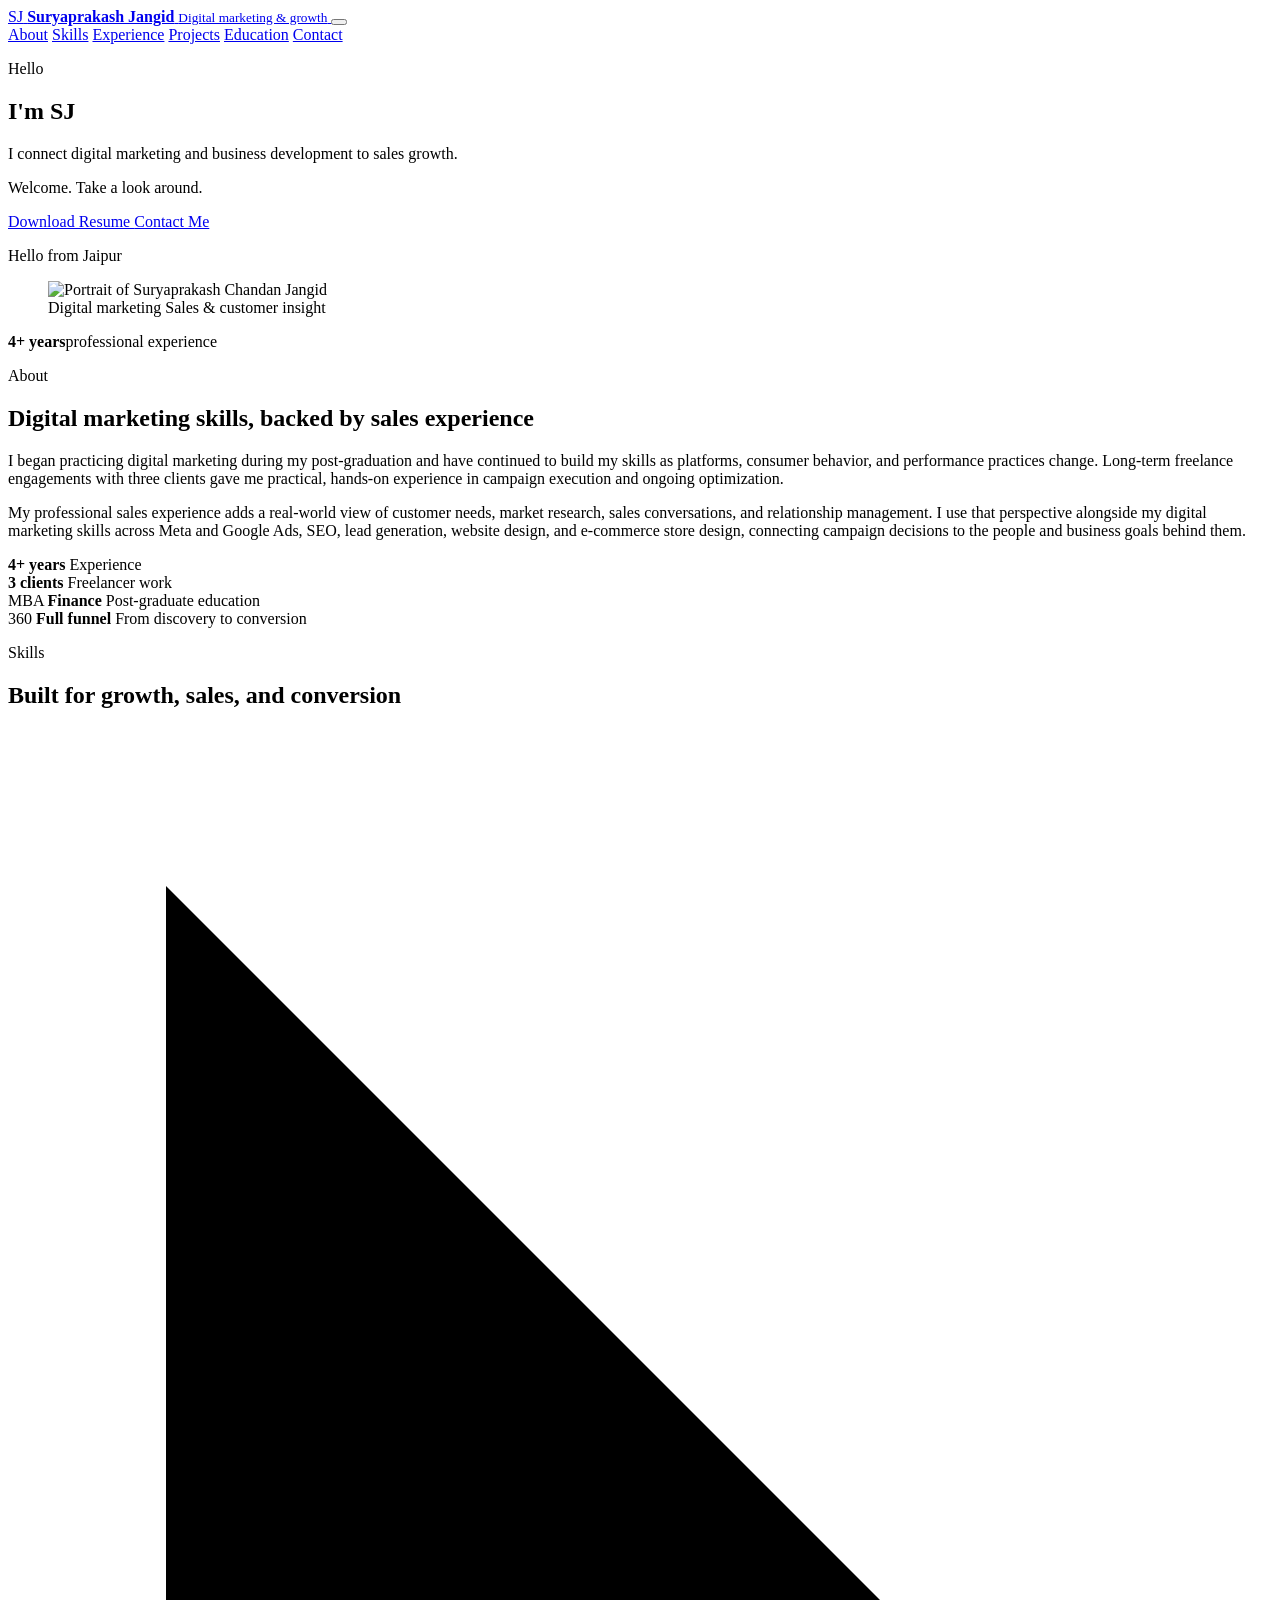
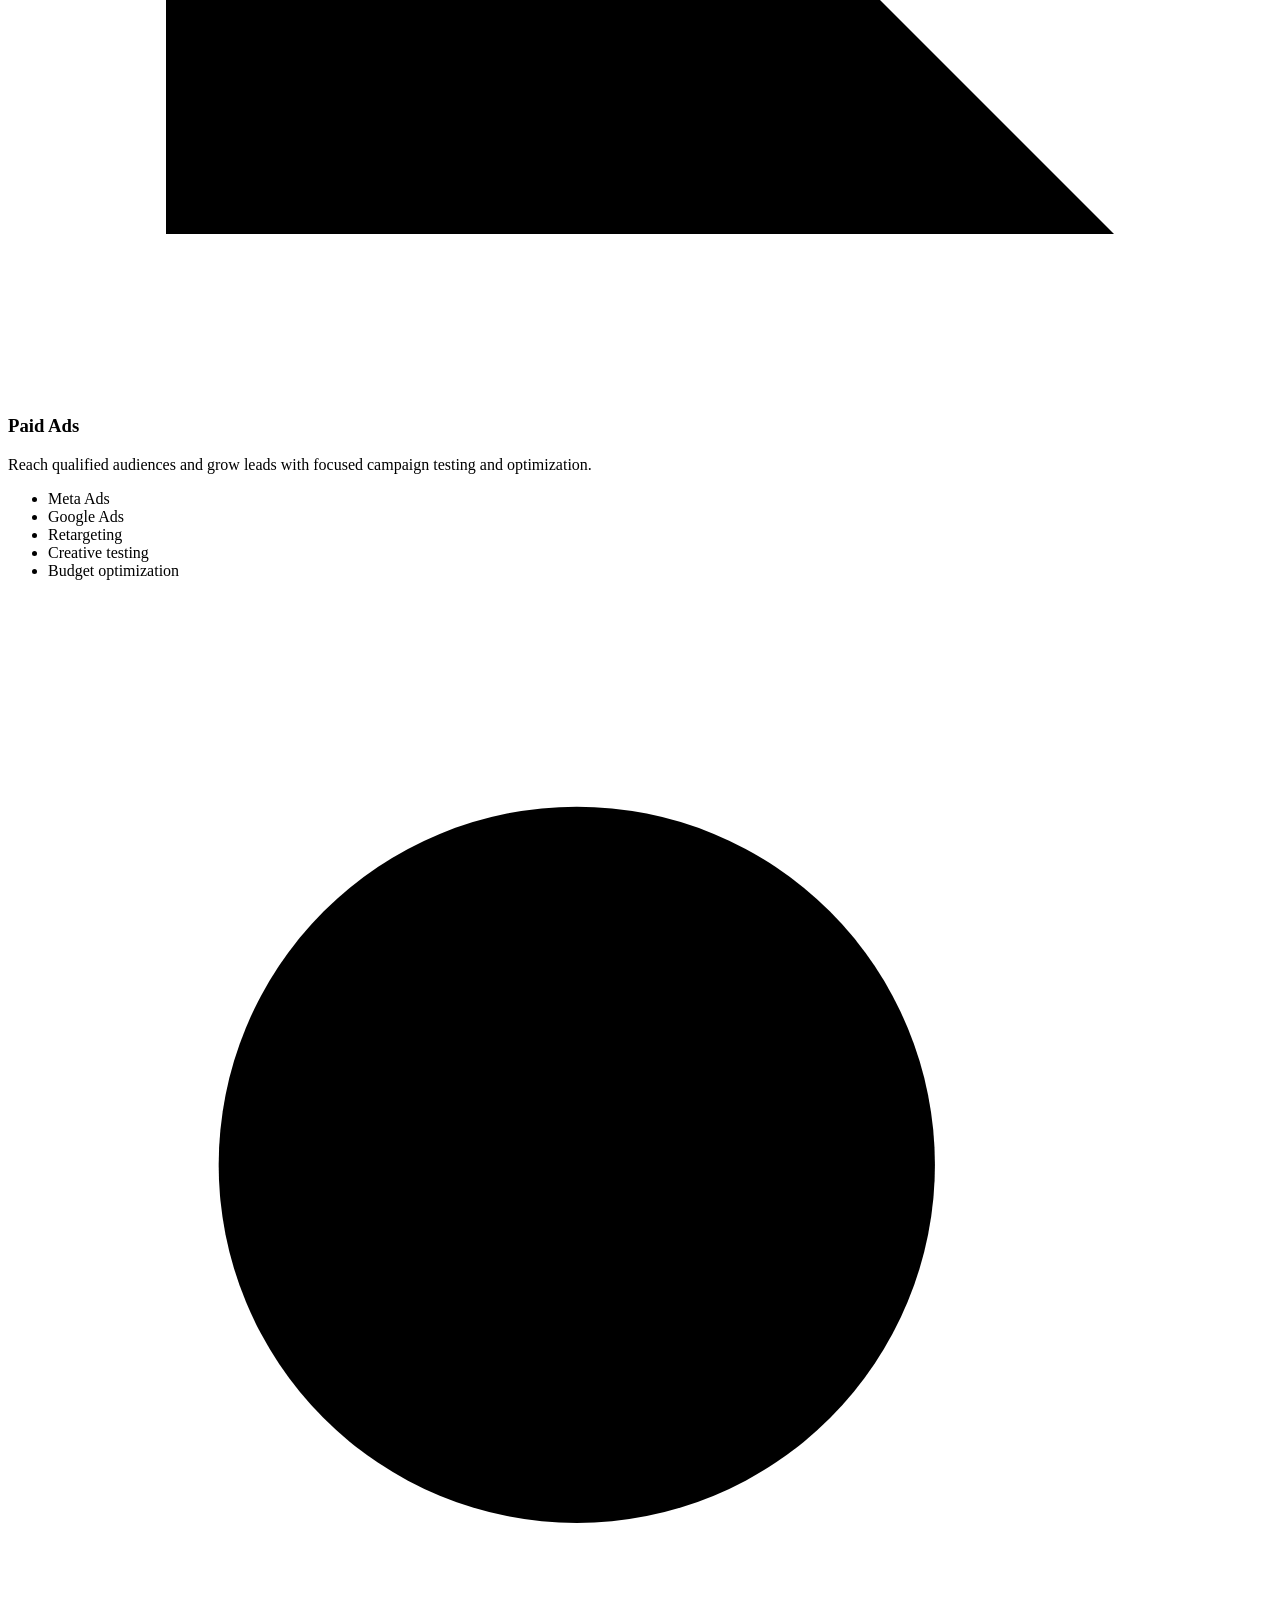
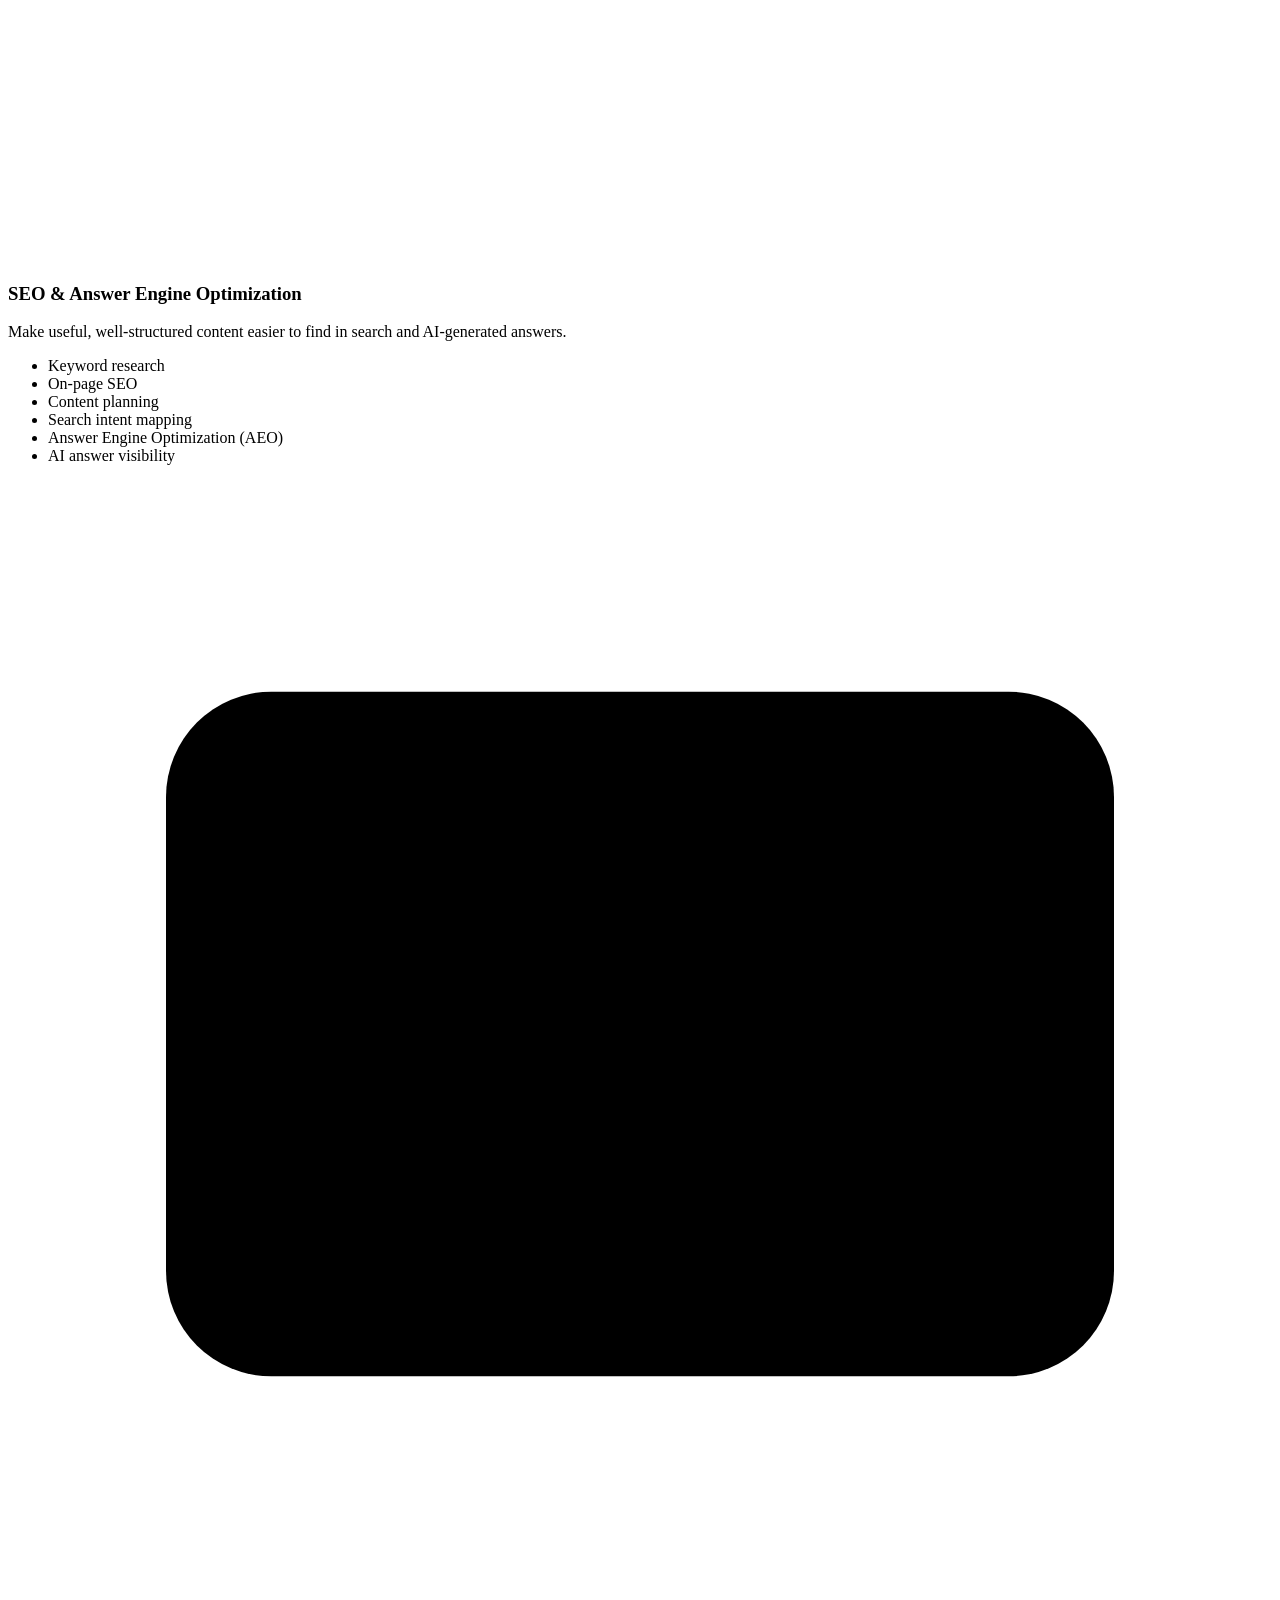
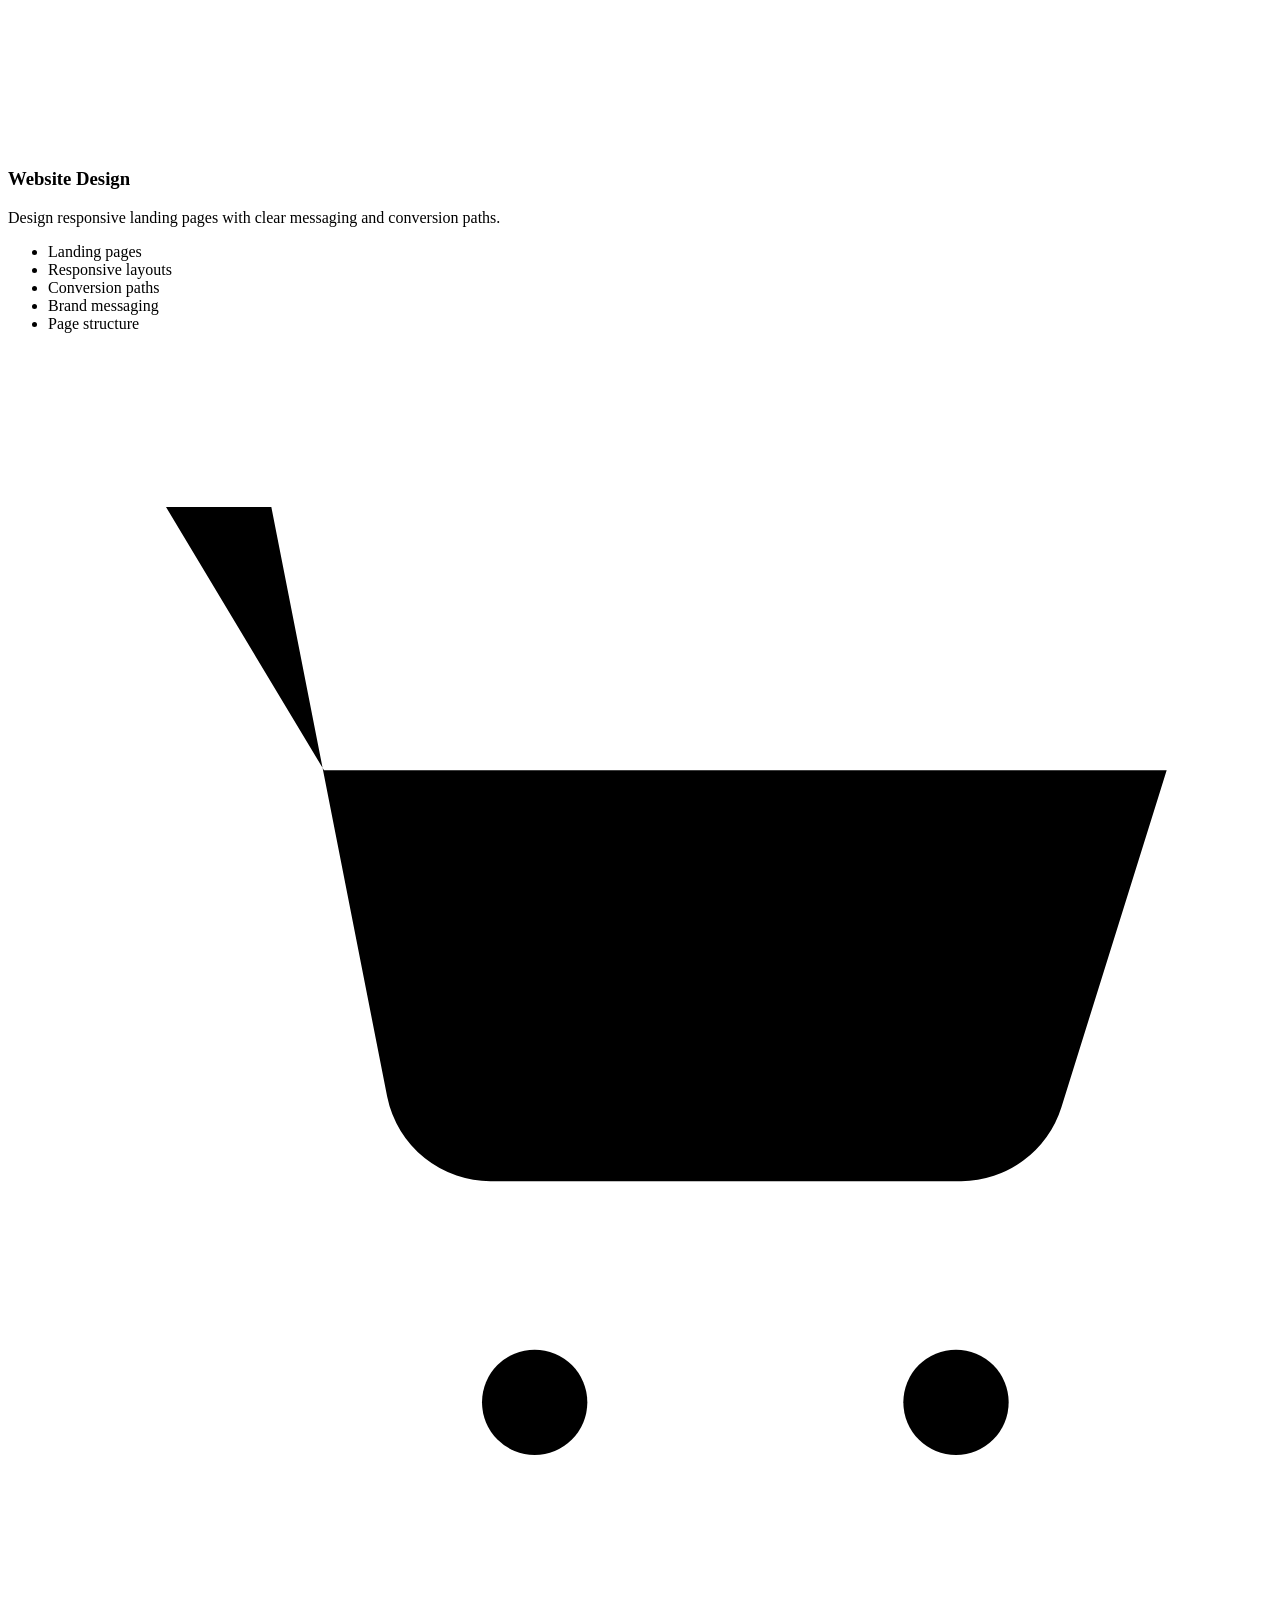
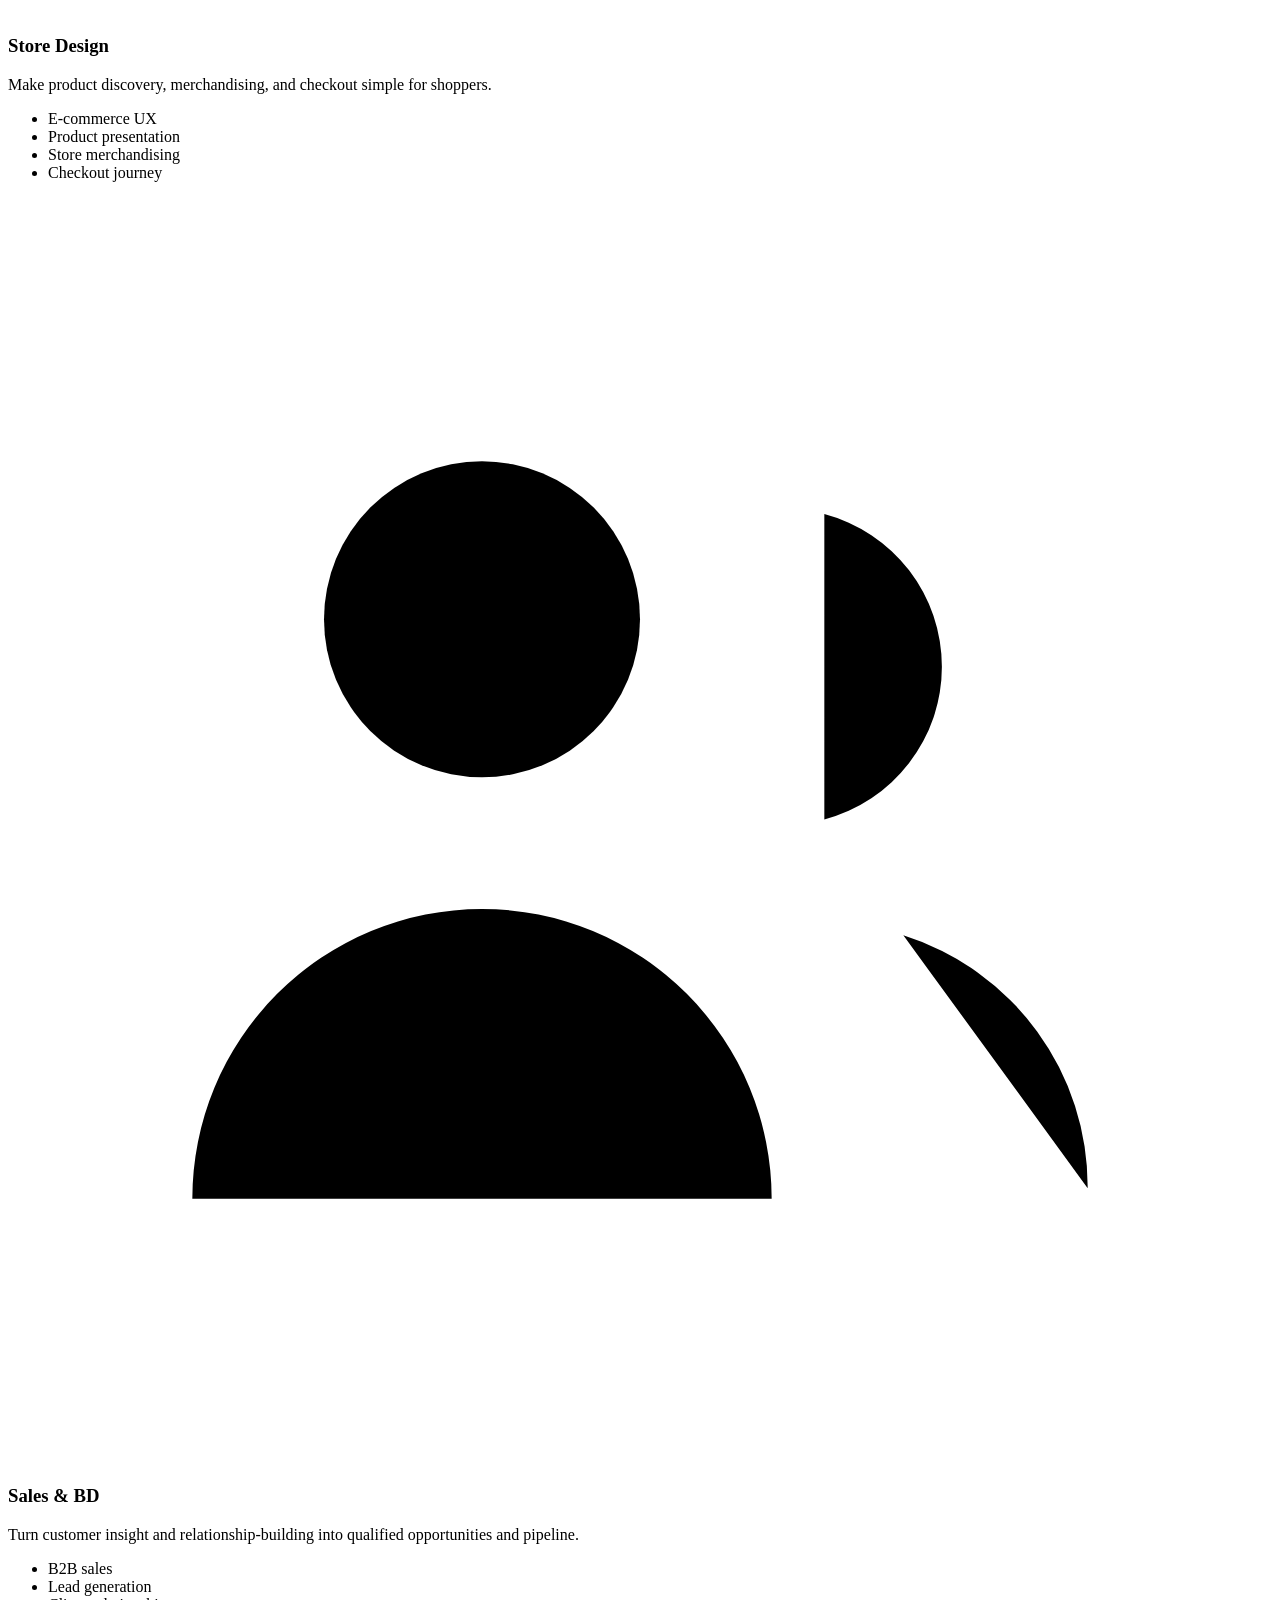
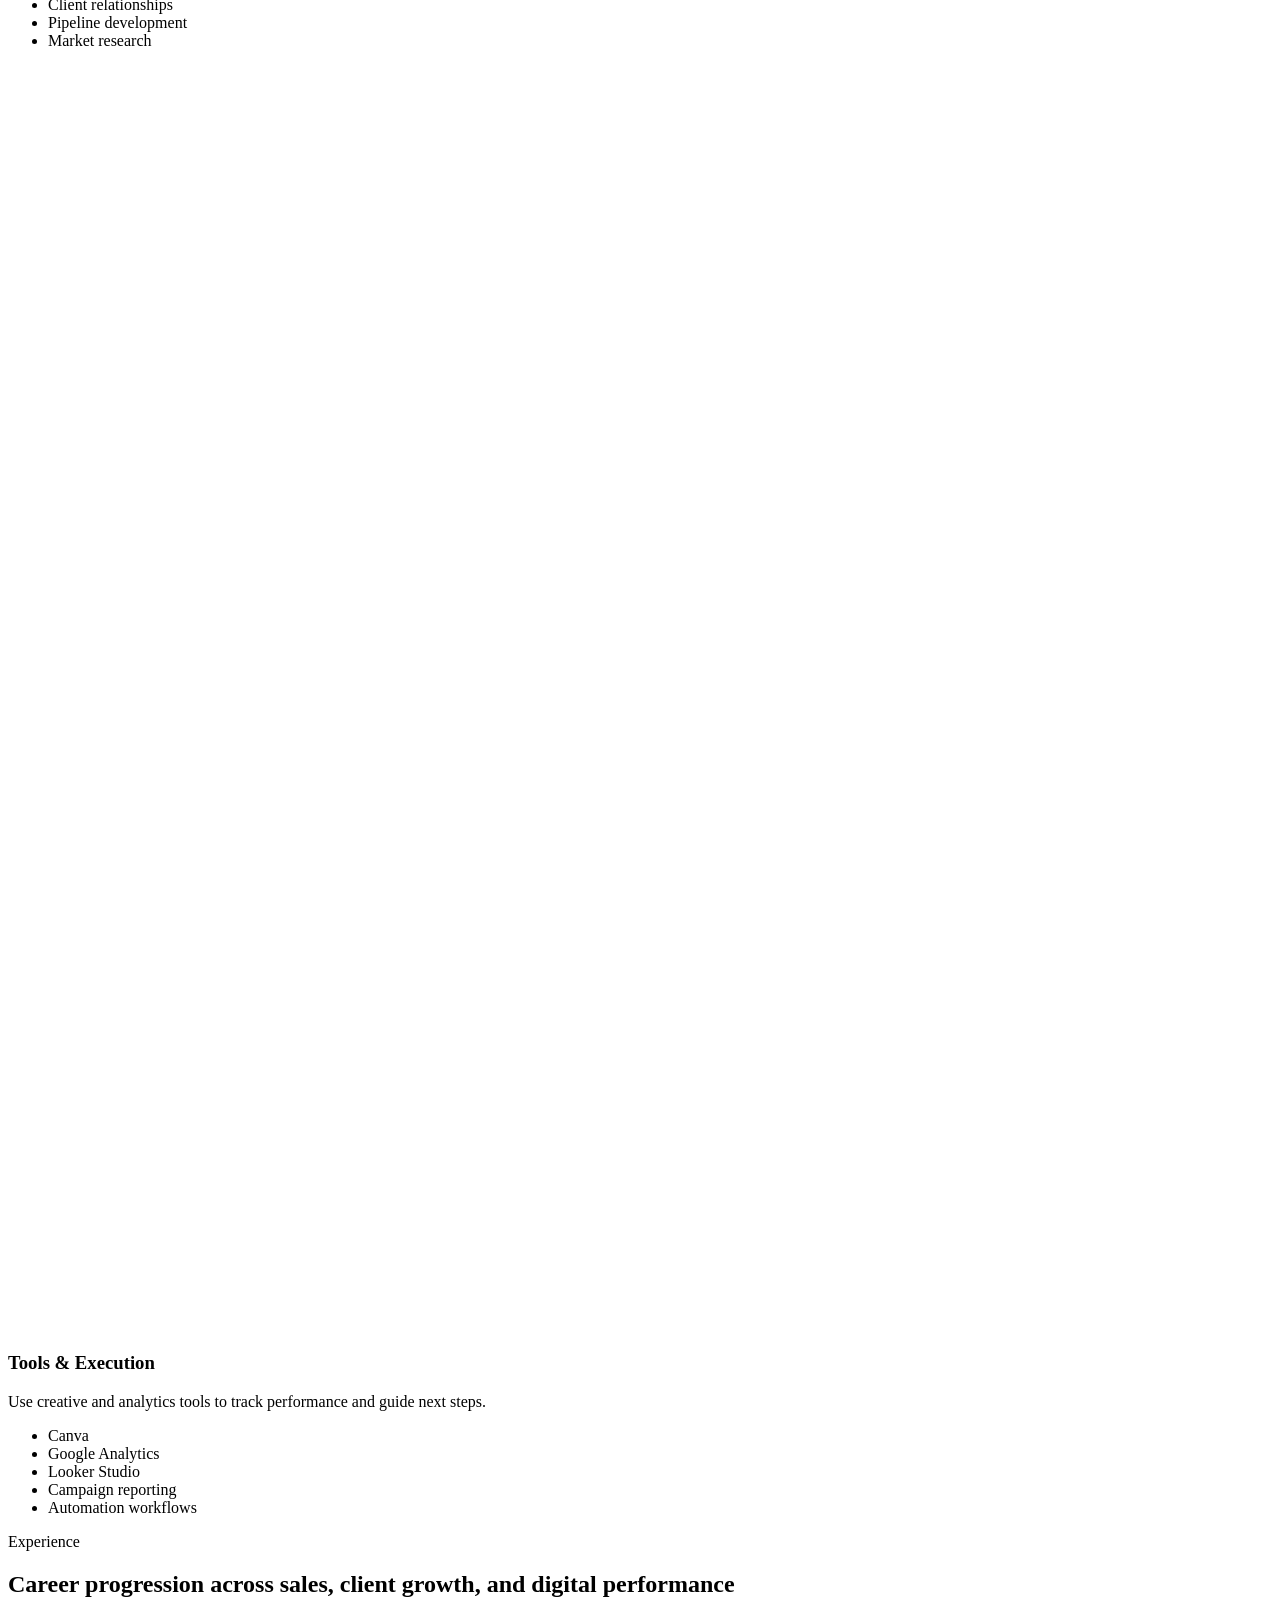
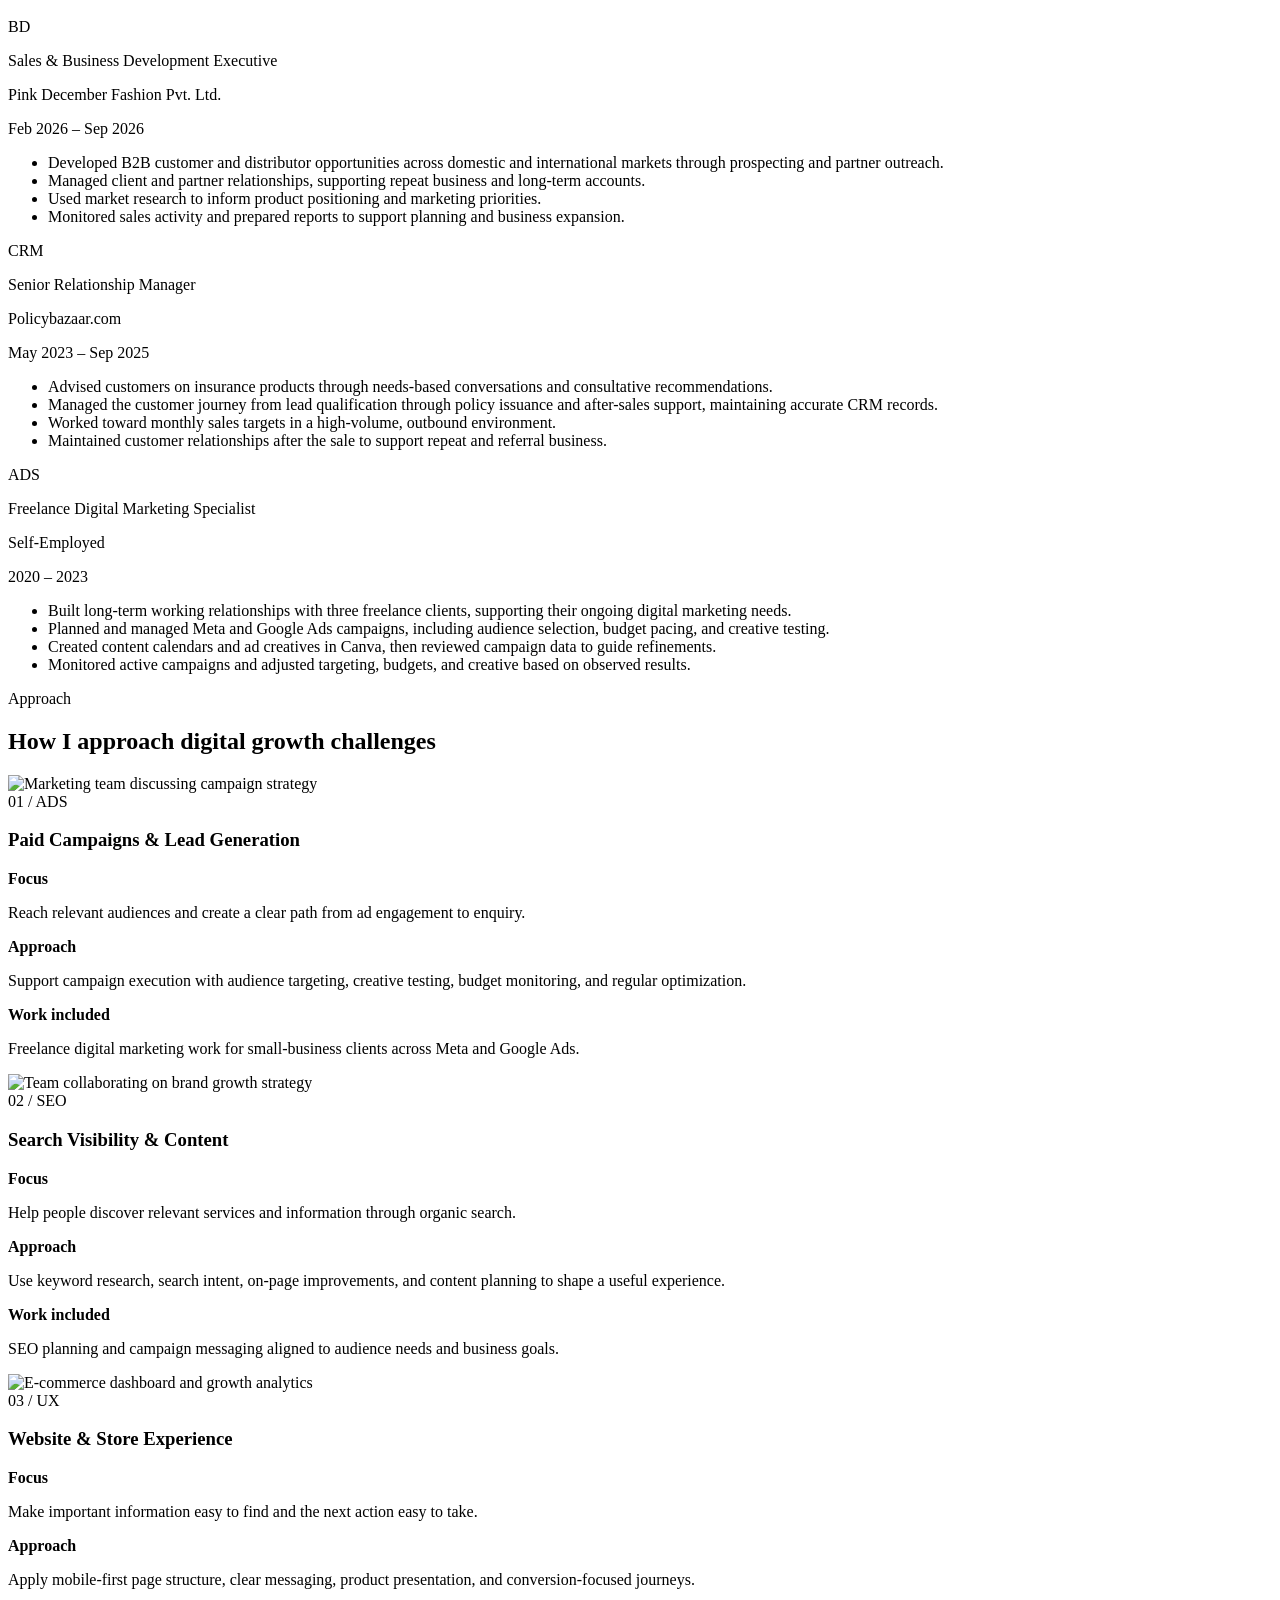
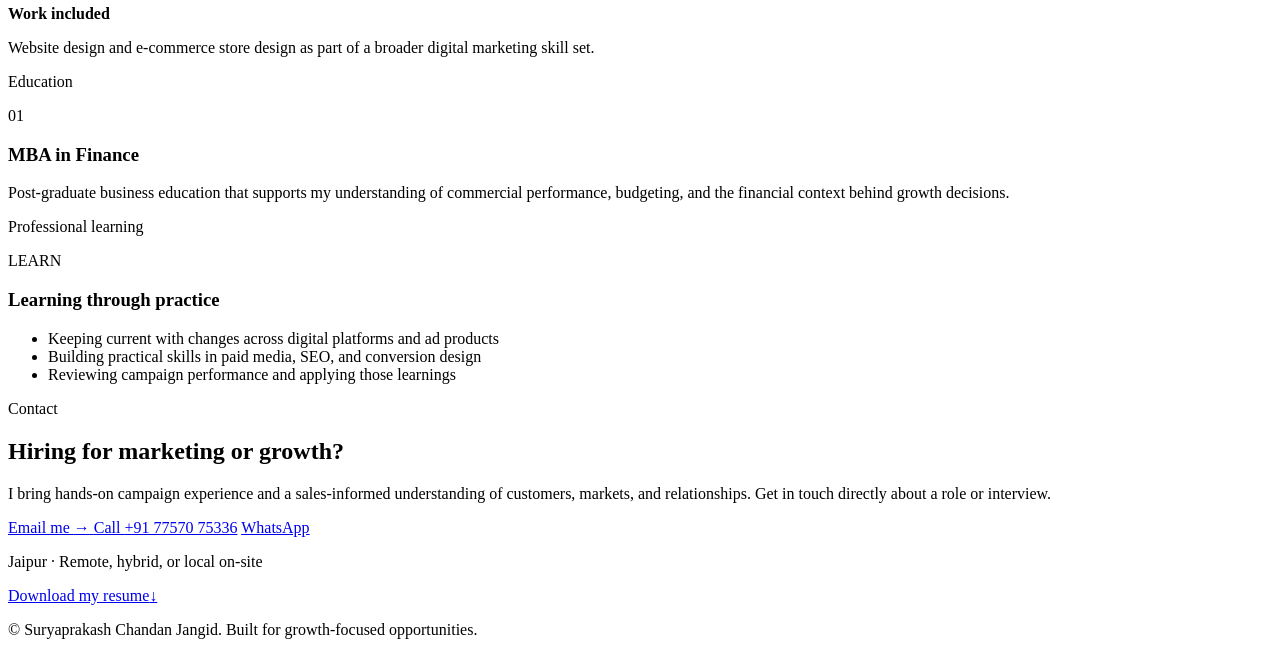
==== index.html @ e2ef1c47 "Add files via upload" ====
<!DOCTYPE html>
<html lang="en">
  <head>
    <meta charset="UTF-8" />
    <meta name="viewport" content="width=device-width, initial-scale=1.0" />
    <meta name="theme-color" content="#f5f5f7" id="theme-color-meta" />
    <title>Suryaprakash Chandan Jangid | Digital Marketing & Growth Professional</title>
    <meta
      name="description"
      content="Suryaprakash Chandan Jangid is a sales-driven digital marketer and growth professional focused on performance marketing, SEO, lead generation, and business development."
    />
    <meta
      name="keywords"
      content="digital marketing, performance marketing, growth marketing, SEO, lead generation, business development, Jaipur"
    />
    <meta property="og:title" content="Suryaprakash Chandan Jangid | Digital Marketing & Growth Professional" />
    <meta
      property="og:description"
      content="Digital marketer and business development professional helping brands grow through ads, SEO, and pipeline-focused strategies."
    />
    <meta property="og:type" content="website" />
    <meta property="og:image" content="assets/og-image.svg" />
    <meta name="twitter:card" content="summary_large_image" />
    <meta name="twitter:title" content="Suryaprakash Chandan Jangid | Digital Marketing & Growth Professional" />
    <meta
      name="twitter:description"
      content="Sales-driven digital marketer specializing in Meta Ads, Google Ads, SEO, and growth strategy."
    />
    <script>
      (() => {
        const root = document.documentElement;
        try {
          localStorage.removeItem('portfolio-theme');
          localStorage.removeItem('sj-theme');
        } catch {
          // Storage may be unavailable in private browsing modes.
        }
        const theme = window.matchMedia('(prefers-color-scheme: dark)').matches ? 'dark' : 'light';
        root.dataset.theme = theme;
        const themeColorMeta = document.getElementById('theme-color-meta');
        if (themeColorMeta) themeColorMeta.content = theme === 'dark' ? '#050506' : '#f5f5f7';
      })();
    </script>
    <link rel="icon" type="image/svg+xml" href="assets/favicon.svg" />
    <link rel="preconnect" href="https://fonts.gstatic.com" crossorigin />
    <link
      rel="preload"
      href="https://fonts.gstatic.com/s/sacramento/v17/buEzpo6gcdjy0EiZMBUG4C0f_Q.woff2"
      as="font"
      type="font/woff2"
      crossorigin
    />
    <link rel="stylesheet" href="css/style.css" />
  </head>
  <body>
    <div class="scroll-progress" aria-hidden="true"><span id="scroll-progress-bar"></span></div>
    <header class="site-header">
      <div class="container nav-wrap">
        <a href="#top" class="brand" aria-label="Suryaprakash Chandan Jangid, home">
          <span class="brand-mark" aria-hidden="true">SJ</span>
          <span class="brand-copy">
            <strong>Suryaprakash Jangid</strong>
            <small>Digital marketing &amp; growth</small>
          </span>
        </a>

        <button
          class="nav-toggle"
          type="button"
          aria-expanded="false"
          aria-controls="site-nav"
          aria-label="Open menu"
        >
          <span></span>
          <span></span>
          <span></span>
        </button>

        <nav class="site-nav" id="site-nav" aria-label="Main navigation">
          <a href="#about">About</a>
          <a href="#skills">Skills</a>
          <a href="#experience">Experience</a>
          <a href="#projects">Projects</a>
          <a href="#education">Education</a>
          <a href="#contact">Contact</a>
        </nav>
      </div>
    </header>

    <main id="top">
      <section class="hero section">
        <div class="container hero-grid">
          <div class="hero-copy">
            <p class="hero-greeting hero-flow" id="hero-greeting" aria-live="polite" aria-atomic="true">Hello</p>
            <h1 class="hero-intro hero-flow">I'm <strong>SJ</strong></h1>
            <p class="hero-value hero-flow">
              I connect digital marketing and business development to sales growth.
            </p>
            <p class="hero-supporting lead hero-flow" id="hero-supporting">Welcome. Take a look around.</p>

            <div class="cta-group hero-actions hero-flow">
              <a class="btn btn-primary" href="assets/Suryaprakash-Chandan-Jangid-Resume.rtf" download>
                Download Resume
              </a>
              <a class="btn btn-secondary" href="#contact">Contact Me</a>
            </div>

            <p class="hero-context hero-flow" id="hero-context">Hello from Jaipur</p>
          </div>

          <div class="hero-portrait-wrap reveal">
            <figure class="hero-portrait">
              <img
                src="assets/profile-photo.jpg"
                alt="Portrait of Suryaprakash Chandan Jangid"
                width="581"
                height="556"
                fetchpriority="high"
              />
              <figcaption>
                <span>Digital marketing</span>
                <span>Sales &amp; customer insight</span>
              </figcaption>
            </figure>
            <div class="portrait-note"><strong>4+ years</strong><span>professional experience</span></div>
          </div>
        </div>
      </section>

      <section id="about" class="section">
        <div class="container">
          <div class="section-heading reveal">
            <p class="eyebrow">About</p>
            <h2>Digital marketing skills, backed by sales experience</h2>
          </div>

          <div class="about-grid">
            <div class="about-copy reveal">
              <p>
                I began practicing digital marketing during my post-graduation and have continued
                to build my skills as platforms, consumer behavior, and performance practices
                change. Long-term freelance engagements with three clients gave me practical,
                hands-on experience in campaign execution and ongoing optimization.
              </p>
              <p>
                My professional sales experience adds a real-world view of customer needs,
                market research, sales conversations, and relationship management. I use that
                perspective alongside my digital marketing skills across Meta and Google Ads,
                SEO, lead generation, website design, and e-commerce store design, connecting
                campaign decisions to the people and business goals behind them.
              </p>
            </div>

            <div class="stats-strip reveal" aria-label="Professional stats">
              <div class="stat-card">
                <strong>4+ years</strong>
                <span>Experience</span>
              </div>
              <div class="stat-card">
                <strong>3 clients</strong>
                <span>Freelancer work</span>
              </div>
              <div class="stat-card">
                <span class="tile-icon" aria-hidden="true">MBA</span>
                <strong>Finance</strong>
                <span>Post-graduate education</span>
              </div>
              <div class="stat-card">
                <span class="tile-icon" aria-hidden="true">360</span>
                <strong>Full funnel</strong>
                <span>From discovery to conversion</span>
              </div>
            </div>
          </div>
        </div>
      </section>

      <section id="skills" class="section muted-section">
        <div class="container">
          <div class="section-heading reveal">
            <p class="eyebrow">Skills</p>
            <h2>Built for growth, sales, and conversion</h2>
          </div>

          <div class="skills-grid">
            <article class="skill-card reveal">
              <span class="tile-icon skill-icon" aria-hidden="true">
                <svg viewBox="0 0 24 24" focusable="false"><path d="M3 3v18h18M8 17v-4m5 4V7m5 10V4" /></svg>
              </span>
              <h3>Paid Ads</h3>
              <p>Reach qualified audiences and grow leads with focused campaign testing and optimization.</p>
              <ul>
                <li>Meta Ads</li>
                <li>Google Ads</li>
                <li>Retargeting</li>
                <li>Creative testing</li>
                <li>Budget optimization</li>
              </ul>
            </article>

            <article class="skill-card reveal">
              <span class="tile-icon skill-icon" aria-hidden="true">
                <svg viewBox="0 0 24 24" focusable="false"><circle cx="10.8" cy="10.8" r="6.8" /><path d="m16 16 4.5 4.5M8 10.8h5.6M10.8 8v5.6" /></svg>
              </span>
              <h3>SEO &amp; Answer Engine Optimization</h3>
              <p>Make useful, well-structured content easier to find in search and AI-generated answers.</p>
              <ul>
                <li>Keyword research</li>
                <li>On-page SEO</li>
                <li>Content planning</li>
                <li>Search intent mapping</li>
                <li>Answer Engine Optimization (AEO)</li>
                <li>AI answer visibility</li>
              </ul>
            </article>

            <article class="skill-card reveal">
              <span class="tile-icon skill-icon" aria-hidden="true">
                <svg viewBox="0 0 24 24" focusable="false"><rect x="3" y="4" width="18" height="13" rx="2" /><path d="M8 21h8m-4-4v4M7 8h4m-4 4h2" /></svg>
              </span>
              <h3>Website Design</h3>
              <p>Design responsive landing pages with clear messaging and conversion paths.</p>
              <ul>
                <li>Landing pages</li>
                <li>Responsive layouts</li>
                <li>Conversion paths</li>
                <li>Brand messaging</li>
                <li>Page structure</li>
              </ul>
            </article>

            <article class="skill-card reveal">
              <span class="tile-icon skill-icon" aria-hidden="true">
                <svg viewBox="0 0 24 24" focusable="false"><path d="M3 3h2l2.2 11.2a2 2 0 0 0 2 1.6h8.9a2 2 0 0 0 1.9-1.4L22 8H6" /><circle cx="10" cy="20" r="1" /><circle cx="18" cy="20" r="1" /></svg>
              </span>
              <h3>Store Design</h3>
              <p>Make product discovery, merchandising, and checkout simple for shoppers.</p>
              <ul>
                <li>E-commerce UX</li>
                <li>Product presentation</li>
                <li>Store merchandising</li>
                <li>Checkout journey</li>
              </ul>
            </article>

            <article class="skill-card reveal">
              <span class="tile-icon skill-icon" aria-hidden="true">
                <svg viewBox="0 0 24 24" focusable="false"><circle cx="9" cy="8" r="3" /><path d="M3.5 19a5.5 5.5 0 0 1 11 0m1-13a3 3 0 0 1 0 5.8M17 14a5 5 0 0 1 3.5 4.8" /></svg>
              </span>
              <h3>Sales &amp; BD</h3>
              <p>Turn customer insight and relationship-building into qualified opportunities and pipeline.</p>
              <ul>
                <li>B2B sales</li>
                <li>Lead generation</li>
                <li>Client relationships</li>
                <li>Pipeline development</li>
                <li>Market research</li>
              </ul>
            </article>

            <article class="skill-card reveal">
              <span class="tile-icon skill-icon" aria-hidden="true">
                <svg viewBox="0 0 24 24" focusable="false"><path d="M4 19V5m0 14h17M8 16v-4m4 4V8m4 8v-6m4 6V4" /></svg>
              </span>
              <h3>Tools &amp; Execution</h3>
              <p>Use creative and analytics tools to track performance and guide next steps.</p>
              <ul>
                <li>Canva</li>
                <li>Google Analytics</li>
                <li>Looker Studio</li>
                <li>Campaign reporting</li>
                <li>Automation workflows</li>
              </ul>
            </article>
          </div>
        </div>
      </section>

      <section id="experience" class="section">
        <div class="container">
          <div class="section-heading reveal">
            <p class="eyebrow">Experience</p>
            <h2>Career progression across sales, client growth, and digital performance</h2>
          </div>

          <div class="timeline">
            <article class="timeline-item reveal">
              <div class="timeline-dot" aria-hidden="true"></div>
              <div class="timeline-content">
                <div class="timeline-header">
                  <div class="timeline-role">
                    <span class="tile-icon" aria-hidden="true">BD</span>
                    <div class="timeline-role-copy">
                      <p class="role">Sales &amp; Business Development Executive</p>
                      <p class="company">Pink December Fashion Pvt. Ltd.</p>
                    </div>
                  </div>
                  <span class="date">Feb 2026 – Sep 2026</span>
                </div>
                <ul>
                  <li>Developed B2B customer and distributor opportunities across domestic and international markets through prospecting and partner outreach.</li>
                  <li>Managed client and partner relationships, supporting repeat business and long-term accounts.</li>
                  <li>Used market research to inform product positioning and marketing priorities.</li>
                  <li>Monitored sales activity and prepared reports to support planning and business expansion.</li>
                </ul>
              </div>
            </article>

            <article class="timeline-item reveal">
              <div class="timeline-dot" aria-hidden="true"></div>
              <div class="timeline-content">
                <div class="timeline-header">
                  <div class="timeline-role">
                    <span class="tile-icon" aria-hidden="true">CRM</span>
                    <div class="timeline-role-copy">
                      <p class="role">Senior Relationship Manager</p>
                      <p class="company">Policybazaar.com</p>
                    </div>
                  </div>
                  <span class="date">May 2023 – Sep 2025</span>
                </div>
                <ul>
                  <li>Advised customers on insurance products through needs-based conversations and consultative recommendations.</li>
                  <li>Managed the customer journey from lead qualification through policy issuance and after-sales support, maintaining accurate CRM records.</li>
                  <li>Worked toward monthly sales targets in a high-volume, outbound environment.</li>
                  <li>Maintained customer relationships after the sale to support repeat and referral business.</li>
                </ul>
              </div>
            </article>

            <article class="timeline-item reveal">
              <div class="timeline-dot" aria-hidden="true"></div>
              <div class="timeline-content">
                <div class="timeline-header">
                  <div class="timeline-role">
                    <span class="tile-icon" aria-hidden="true">ADS</span>
                    <div class="timeline-role-copy">
                      <p class="role">Freelance Digital Marketing Specialist</p>
                      <p class="company">Self-Employed</p>
                    </div>
                  </div>
                  <span class="date">2020 – 2023</span>
                </div>
                <ul>
                  <li>Built long-term working relationships with three freelance clients, supporting their ongoing digital marketing needs.</li>
                  <li>Planned and managed Meta and Google Ads campaigns, including audience selection, budget pacing, and creative testing.</li>
                  <li>Created content calendars and ad creatives in Canva, then reviewed campaign data to guide refinements.</li>
                  <li>Monitored active campaigns and adjusted targeting, budgets, and creative based on observed results.</li>
                </ul>
              </div>
            </article>
          </div>
        </div>
      </section>

      <section id="projects" class="section muted-section">
        <div class="container">
          <div class="section-heading reveal">
            <p class="eyebrow">Approach</p>
            <h2>How I approach digital growth challenges</h2>
          </div>

          <div class="projects-grid">
            <article class="project-card reveal">
              <img
                class="project-visual"
                src="https://images.unsplash.com/photo-1552664730-d307ca884978?auto=format&fit=crop&w=900&q=80"
                alt="Marketing team discussing campaign strategy"
                width="900"
                height="600"
                loading="lazy"
                decoding="async"
              />
              <div class="project-body">
                <span class="tile-icon" aria-hidden="true">01 / ADS</span>
                <h3>Paid Campaigns &amp; Lead Generation</h3>
                <div class="project-block">
                  <strong>Focus</strong>
                  <p>Reach relevant audiences and create a clear path from ad engagement to enquiry.</p>
                </div>
                <div class="project-block">
                  <strong>Approach</strong>
                  <p>Support campaign execution with audience targeting, creative testing, budget monitoring, and regular optimization.</p>
                </div>
                <div class="project-block">
                  <strong>Work included</strong>
                  <p>Freelance digital marketing work for small-business clients across Meta and Google Ads.</p>
                </div>
              </div>
            </article>

            <article class="project-card reveal">
              <img
                class="project-visual"
                src="https://images.unsplash.com/photo-1522202176988-66273c2fd55f?auto=format&fit=crop&w=900&q=80"
                alt="Team collaborating on brand growth strategy"
                width="900"
                height="600"
                loading="lazy"
                decoding="async"
              />
              <div class="project-body">
                <span class="tile-icon" aria-hidden="true">02 / SEO</span>
                <h3>Search Visibility &amp; Content</h3>
                <div class="project-block">
                  <strong>Focus</strong>
                  <p>Help people discover relevant services and information through organic search.</p>
                </div>
                <div class="project-block">
                  <strong>Approach</strong>
                  <p>Use keyword research, search intent, on-page improvements, and content planning to shape a useful experience.</p>
                </div>
                <div class="project-block">
                  <strong>Work included</strong>
                  <p>SEO planning and campaign messaging aligned to audience needs and business goals.</p>
                </div>
              </div>
            </article>

            <article class="project-card reveal">
              <img
                class="project-visual"
                src="https://images.unsplash.com/photo-1516321318423-f06f85e504b3?auto=format&fit=crop&w=900&q=80"
                alt="E-commerce dashboard and growth analytics"
                width="900"
                height="600"
                loading="lazy"
                decoding="async"
              />
              <div class="project-body">
                <span class="tile-icon" aria-hidden="true">03 / UX</span>
                <h3>Website &amp; Store Experience</h3>
                <div class="project-block">
                  <strong>Focus</strong>
                  <p>Make important information easy to find and the next action easy to take.</p>
                </div>
                <div class="project-block">
                  <strong>Approach</strong>
                  <p>Apply mobile-first page structure, clear messaging, product presentation, and conversion-focused journeys.</p>
                </div>
                <div class="project-block">
                  <strong>Work included</strong>
                  <p>Website design and e-commerce store design as part of a broader digital marketing skill set.</p>
                </div>
              </div>
            </article>
          </div>
        </div>
      </section>

      <section id="education" class="section">
        <div class="container education-grid">
          <div class="education-card reveal">
            <p class="eyebrow">Education</p>
            <span class="tile-icon" aria-hidden="true">01</span>
            <h3>MBA in Finance</h3>
            <p>
              Post-graduate business education that supports my understanding of commercial
              performance, budgeting, and the financial context behind growth decisions.
            </p>
          </div>

          <div class="education-card reveal">
            <p class="eyebrow">Professional learning</p>
            <span class="tile-icon" aria-hidden="true">LEARN</span>
            <h3>Learning through practice</h3>
            <ul class="cert-list">
              <li>Keeping current with changes across digital platforms and ad products</li>
              <li>Building practical skills in paid media, SEO, and conversion design</li>
              <li>Reviewing campaign performance and applying those learnings</li>
            </ul>
          </div>
        </div>
      </section>

      <section id="contact" class="section contact-section">
        <div class="container contact-shell">
          <div class="contact-direct-card contact-panel reveal">
            <p class="eyebrow">Contact</p>
            <h2>Hiring for marketing or growth?</h2>
            <p class="contact-direct-copy">I bring hands-on campaign experience and a sales-informed understanding of customers, markets, and relationships. Get in touch directly about a role or interview.</p>
            <div class="contact-direct-actions">
              <a class="btn btn-primary" href="mailto:suryaprakashjangid.mibm@gmail.com?subject=Opportunity%20for%20Suryaprakash%20Jangid">
                Email me <span aria-hidden="true">→</span>
              </a>
              <a class="btn btn-secondary" href="tel:+917757075336">Call <span>+91 77570 75336</span></a>
              <a class="btn btn-secondary" href="https://wa.me/917757075336?text=Hi%20Suryaprakash%2C%20I%27m%20reaching%20out%20about%20a%20role." target="_blank" rel="noreferrer">WhatsApp</a>
            </div>
            <div class="contact-panel-footer">
              <p>Jaipur · Remote, hybrid, or local on-site</p>
              <a class="contact-resume" href="assets/Suryaprakash-Chandan-Jangid-Resume.rtf" download>
                <span>Download my resume</span><span aria-hidden="true">↓</span>
              </a>
            </div>
          </div>
        </div>
      </section>
    </main>

    <footer class="site-footer">
      <div class="container footer-wrap">
        <p>© <span id="year"></span> Suryaprakash Chandan Jangid. Built for growth-focused opportunities.</p>
      </div>
    </footer>

    <script src="js/main.js"></script>
  </body>
</html>
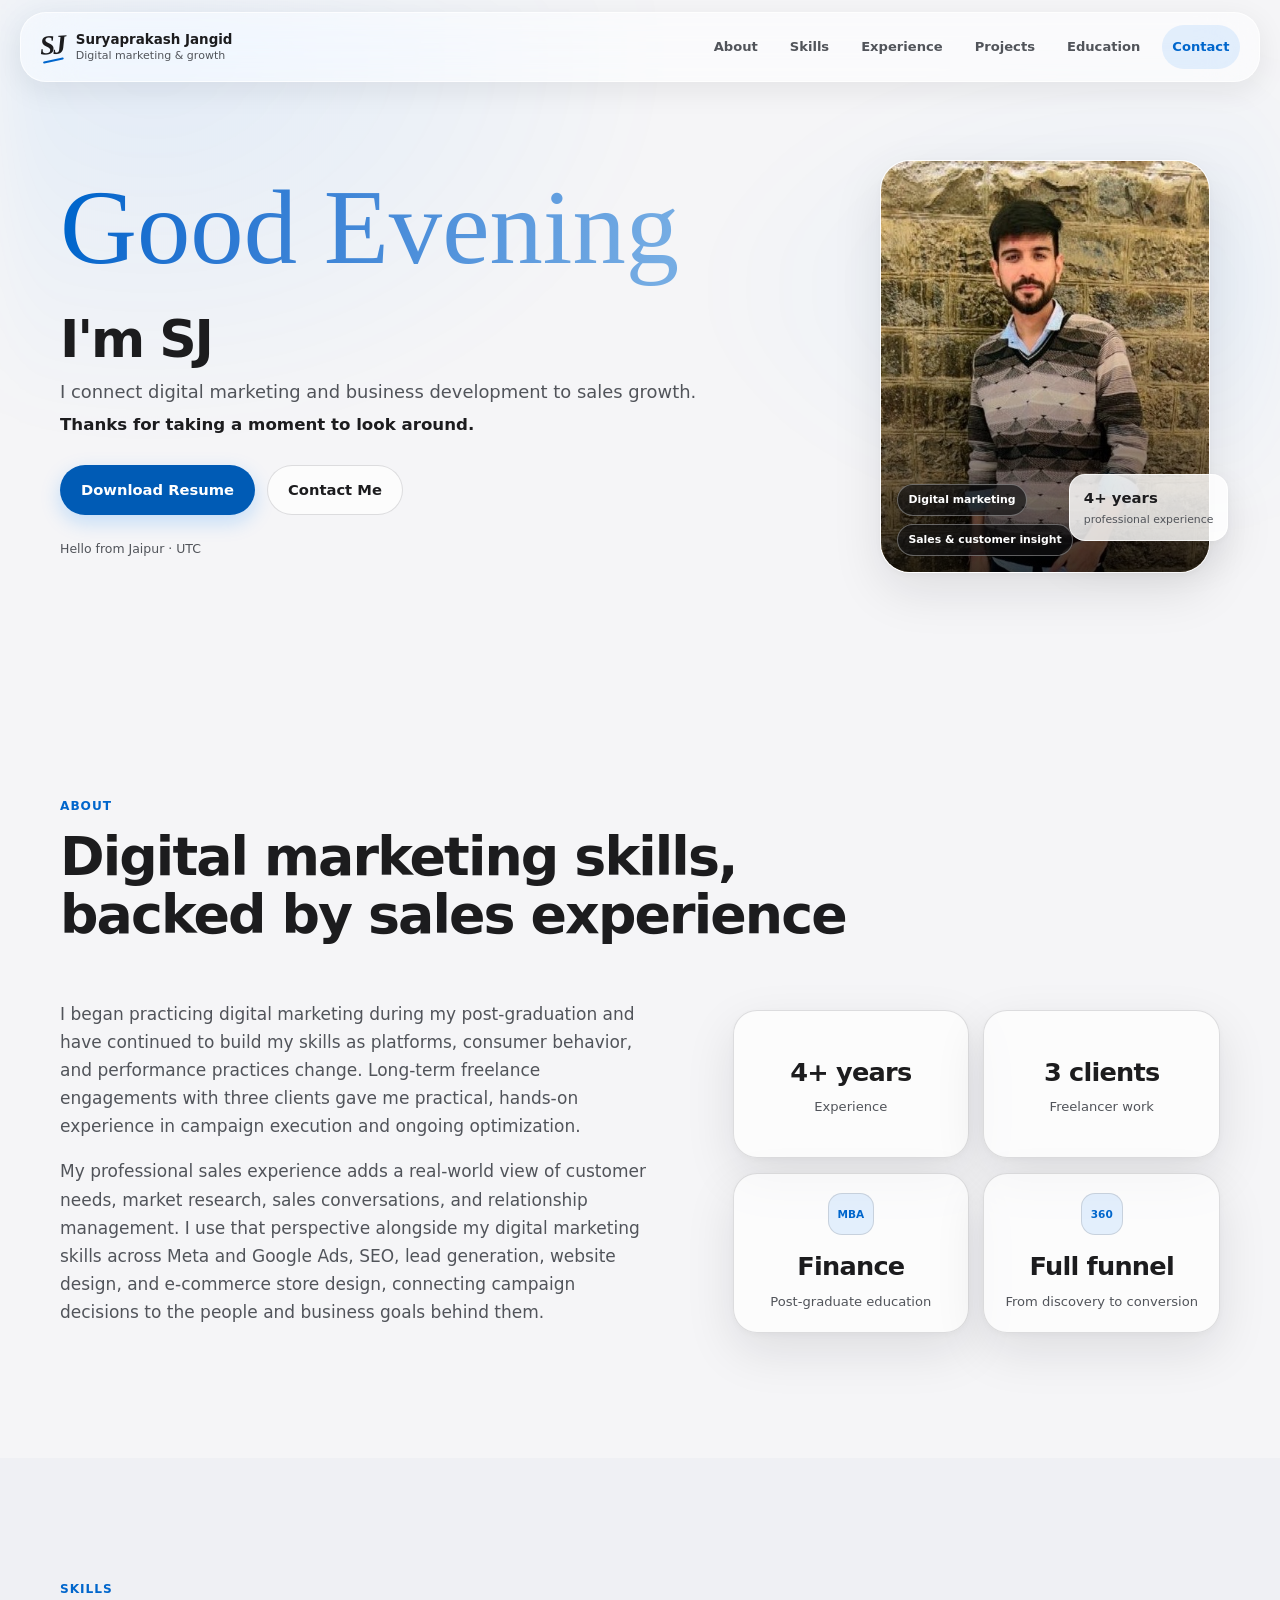
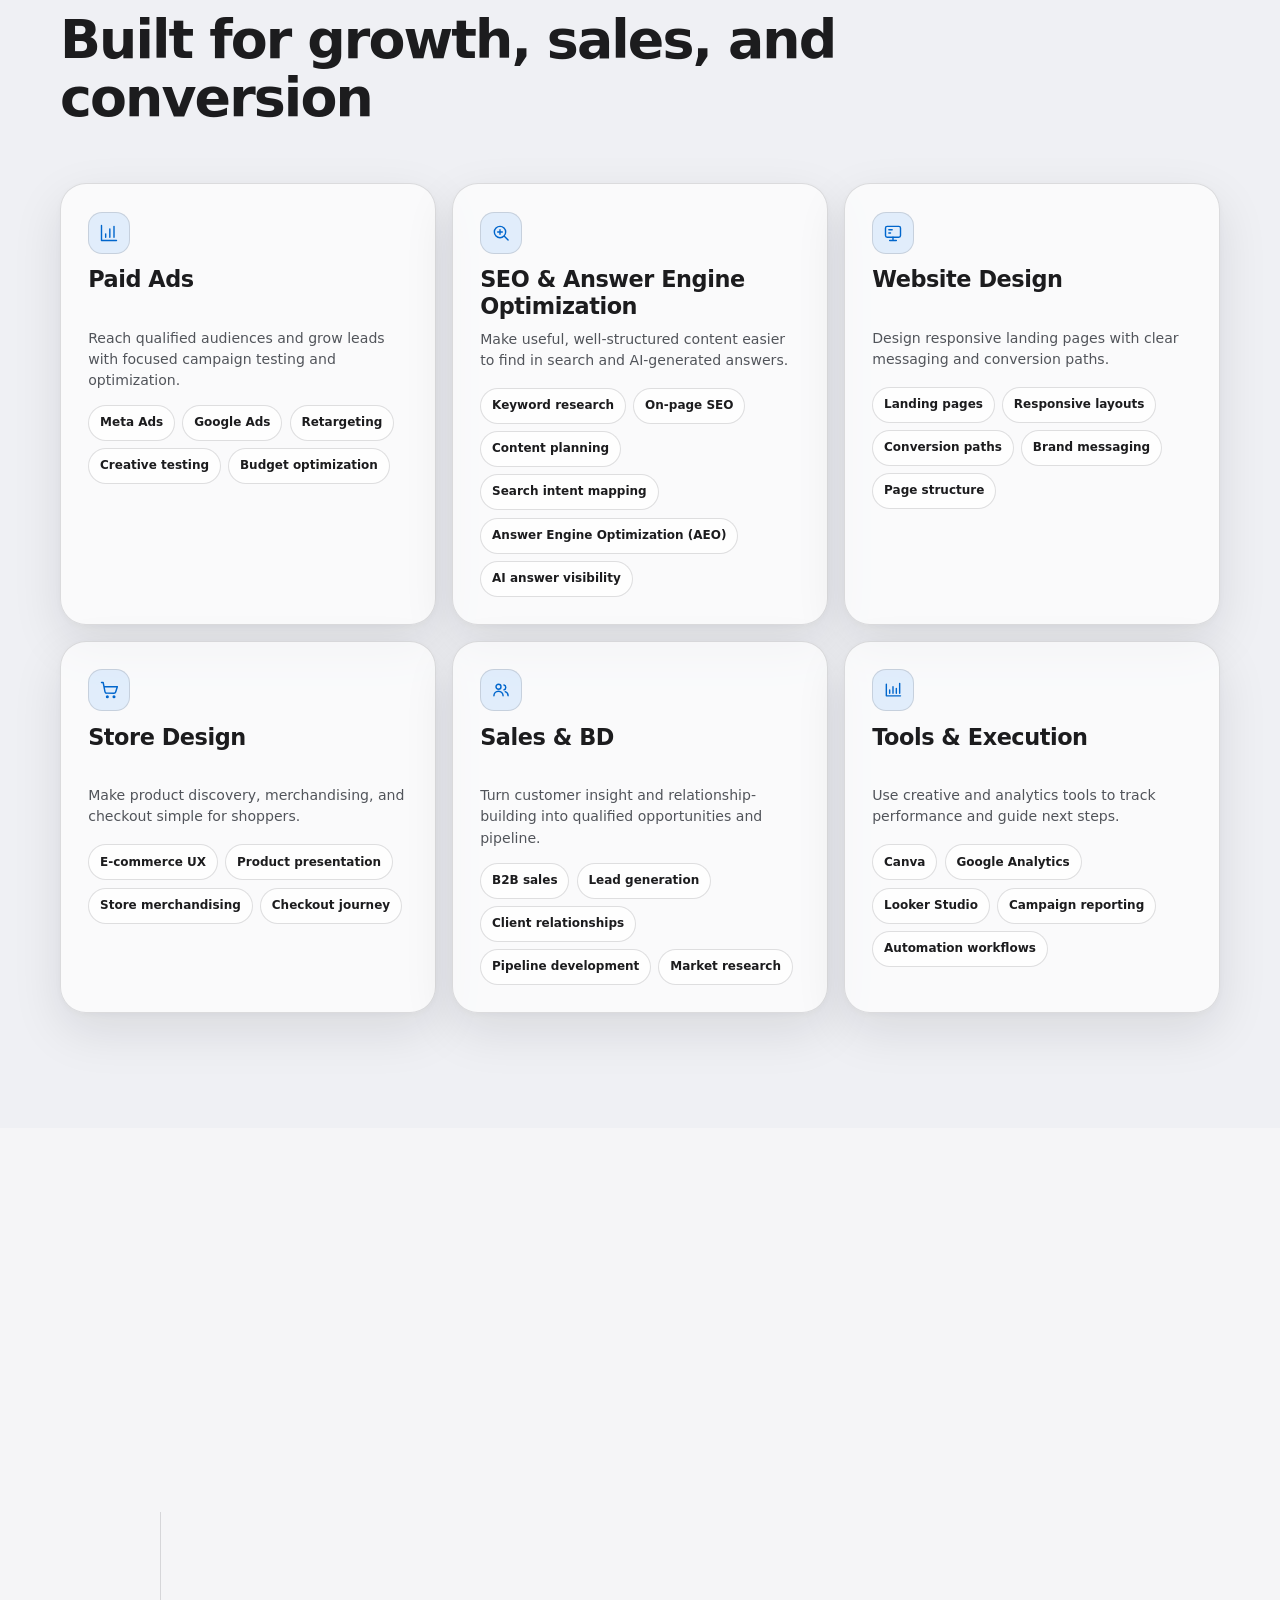
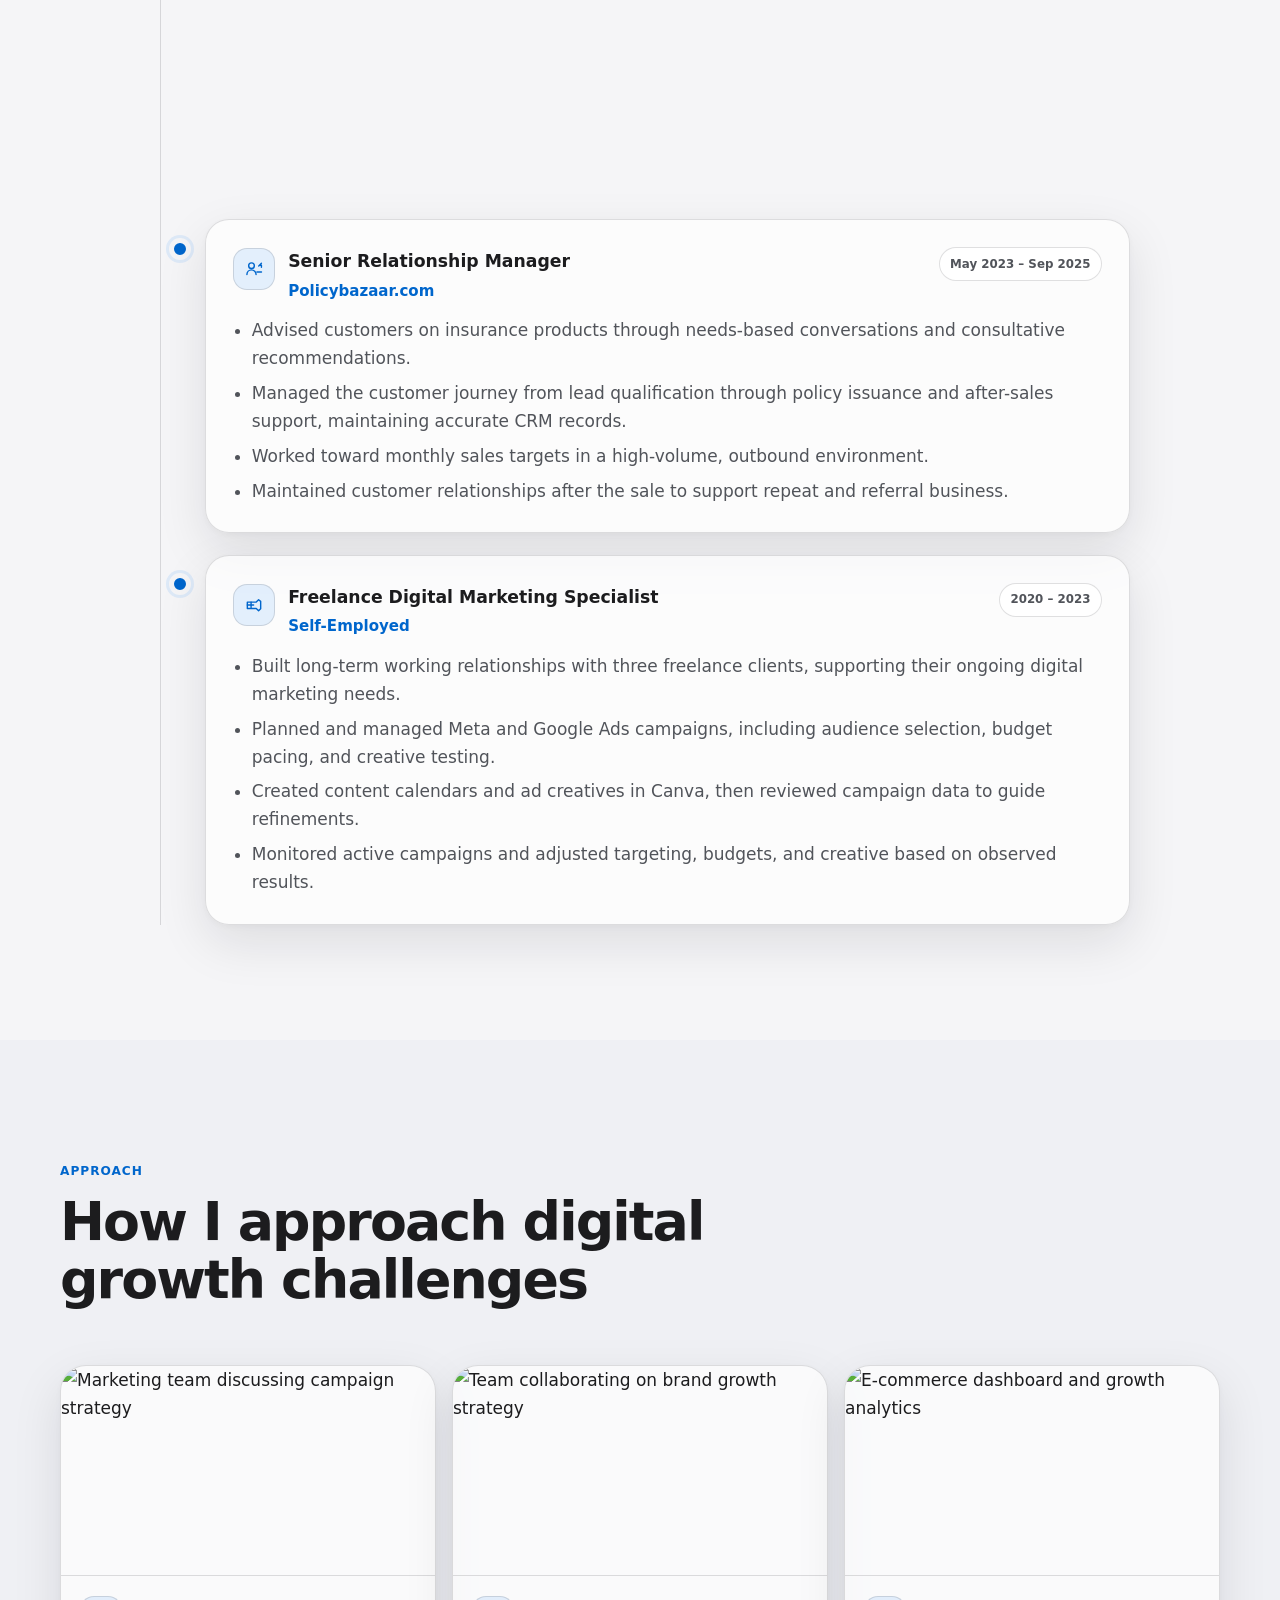
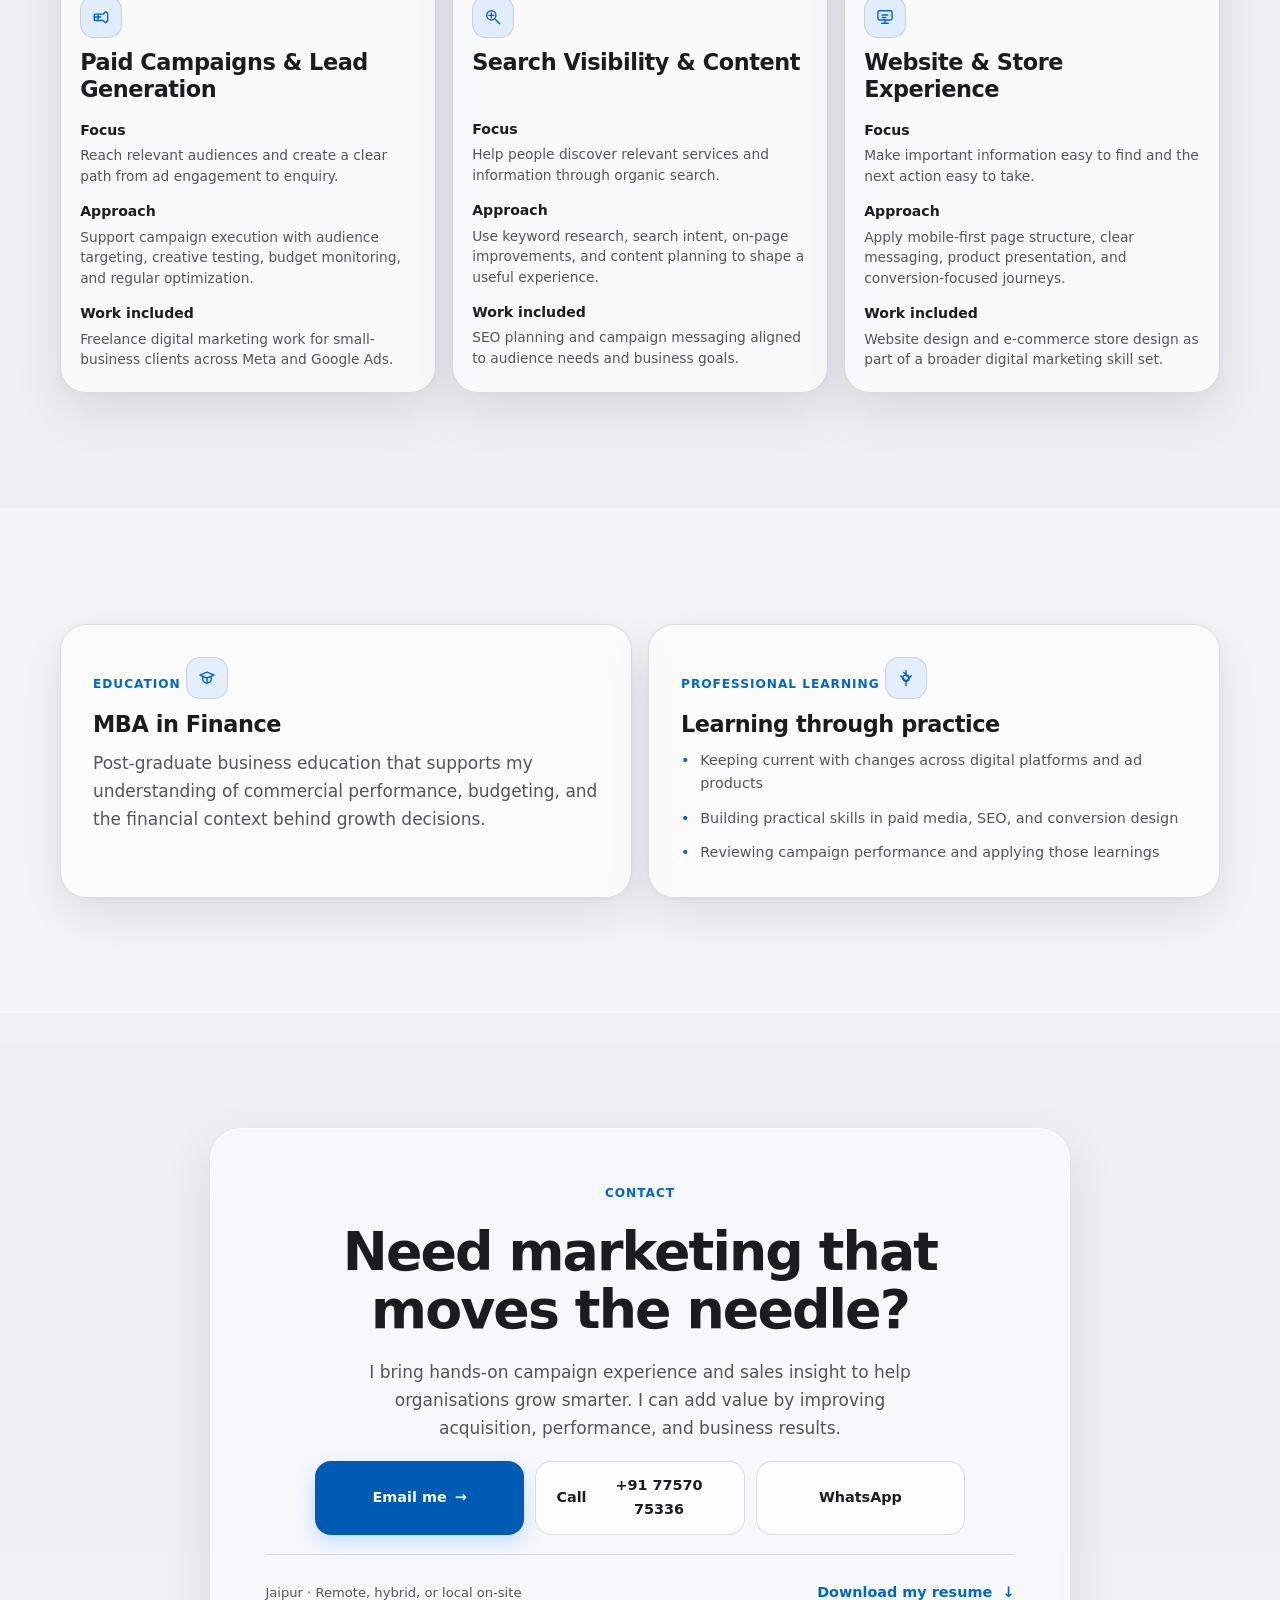
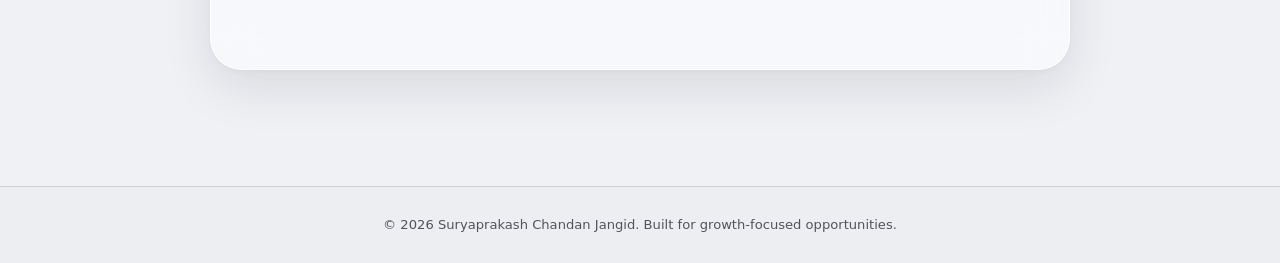
==== commit 21eea14a: "Add files via upload" ====
--- a/index.html
+++ b/index.html
@@ -289,7 +289,15 @@
               <div class="timeline-content">
                 <div class="timeline-header">
                   <div class="timeline-role">
-                    <span class="tile-icon" aria-hidden="true">BD</span>
+                    <span class="tile-icon skill-icon" aria-hidden="true">
+                      <svg viewBox="0 0 24 24" focusable="false">
+                        <path d="M7 8.5a2.5 2.5 0 1 1 5 0v1.5a2.5 2.5 0 0 1-5 0V8.5Z" />
+                        <path d="M3.5 18.5a5 5 0 0 1 10 0" />
+                        <path d="M13 7.5h6.5a2 2 0 0 1 2 2V12" />
+                        <path d="M15 18.5h5.5" />
+                        <path d="M18.5 15v3.5" />
+                      </svg>
+                    </span>
                     <div class="timeline-role-copy">
                       <p class="role">Sales &amp; Business Development Executive</p>
                       <p class="company">Pink December Fashion Pvt. Ltd.</p>
@@ -311,7 +319,14 @@
               <div class="timeline-content">
                 <div class="timeline-header">
                   <div class="timeline-role">
-                    <span class="tile-icon" aria-hidden="true">CRM</span>
+                    <span class="tile-icon skill-icon" aria-hidden="true">
+                      <svg viewBox="0 0 24 24" focusable="false">
+                        <circle cx="9" cy="8" r="3.4" />
+                        <path d="M3.5 18.5a5.5 5.5 0 0 1 11 0" />
+                        <path d="M18.5 7.5h2.4v2.4M17.7 8.3l3.2-3.2" />
+                        <path d="M15.5 15.5h5.5" />
+                      </svg>
+                    </span>
                     <div class="timeline-role-copy">
                       <p class="role">Senior Relationship Manager</p>
                       <p class="company">Policybazaar.com</p>
@@ -333,7 +348,13 @@
               <div class="timeline-content">
                 <div class="timeline-header">
                   <div class="timeline-role">
-                    <span class="tile-icon" aria-hidden="true">ADS</span>
+                    <span class="tile-icon skill-icon" aria-hidden="true">
+                      <svg viewBox="0 0 24 24" focusable="false">
+                        <path d="M4 15.5V8.5h10.7l2.8-2.8L20 7.6v8.8l-2.5 2.5-2.8-2.8H4Z" />
+                        <path d="M4 12h7.5" />
+                        <path d="M8.5 8.5V15" />
+                      </svg>
+                    </span>
                     <div class="timeline-role-copy">
                       <p class="role">Freelance Digital Marketing Specialist</p>
                       <p class="company">Self-Employed</p>
@@ -372,7 +393,13 @@
                 decoding="async"
               />
               <div class="project-body">
-                <span class="tile-icon" aria-hidden="true">01 / ADS</span>
+                <span class="tile-icon skill-icon" aria-hidden="true">
+                  <svg viewBox="0 0 24 24" focusable="false">
+                    <path d="M4 15.5V8.5h10.7l2.8-2.8L20 7.6v8.8l-2.5 2.5-2.8-2.8H4Z" />
+                    <path d="M4 12h7.5" />
+                    <path d="M8.5 8.5V15" />
+                  </svg>
+                </span>
                 <h3>Paid Campaigns &amp; Lead Generation</h3>
                 <div class="project-block">
                   <strong>Focus</strong>
@@ -400,7 +427,13 @@
                 decoding="async"
               />
               <div class="project-body">
-                <span class="tile-icon" aria-hidden="true">02 / SEO</span>
+                <span class="tile-icon skill-icon" aria-hidden="true">
+                  <svg viewBox="0 0 24 24" focusable="false">
+                    <circle cx="10" cy="10" r="5.5" />
+                    <path d="M14.8 14.8 20 20" />
+                    <path d="M7 10h6M10 7v6" />
+                  </svg>
+                </span>
                 <h3>Search Visibility &amp; Content</h3>
                 <div class="project-block">
                   <strong>Focus</strong>
@@ -428,7 +461,15 @@
                 decoding="async"
               />
               <div class="project-body">
-                <span class="tile-icon" aria-hidden="true">03 / UX</span>
+                <span class="tile-icon skill-icon" aria-hidden="true">
+                  <svg viewBox="0 0 24 24" focusable="false">
+                    <rect x="3.5" y="4.5" width="17" height="11" rx="2" />
+                    <path d="M8 19.5h8" />
+                    <path d="M12 15.5v4" />
+                    <path d="M8.5 9.5h7" />
+                    <path d="M8.5 12.5h4.5" />
+                  </svg>
+                </span>
                 <h3>Website &amp; Store Experience</h3>
                 <div class="project-block">
                   <strong>Focus</strong>
@@ -452,7 +493,13 @@
         <div class="container education-grid">
           <div class="education-card reveal">
             <p class="eyebrow">Education</p>
-            <span class="tile-icon" aria-hidden="true">01</span>
+            <span class="tile-icon skill-icon" aria-hidden="true">
+              <svg viewBox="0 0 24 24" focusable="false">
+                <path d="M3.5 8.5 12 5l8.5 3.5L12 12 3.5 8.5Z" />
+                <path d="M7 10.4v4.1c0 1.5 2.2 3.5 5 3.5s5-2 5-3.5v-4.1" />
+                <path d="M12 12v7" />
+              </svg>
+            </span>
             <h3>MBA in Finance</h3>
             <p>
               Post-graduate business education that supports my understanding of commercial
@@ -462,7 +509,12 @@
 
           <div class="education-card reveal">
             <p class="eyebrow">Professional learning</p>
-            <span class="tile-icon" aria-hidden="true">LEARN</span>
+            <span class="tile-icon skill-icon" aria-hidden="true">
+              <svg viewBox="0 0 24 24" focusable="false">
+                <path d="M12 2.8v6.6M9.3 5.5l5.4 5.4M5.5 9.3l5.4 5.4M18.5 9.3l-5.4 5.4M12 14.8V21" />
+                <circle cx="12" cy="12" r="3.8" />
+              </svg>
+            </span>
             <h3>Learning through practice</h3>
             <ul class="cert-list">
               <li>Keeping current with changes across digital platforms and ad products</li>
@@ -477,8 +529,11 @@
         <div class="container contact-shell">
           <div class="contact-direct-card contact-panel reveal">
             <p class="eyebrow">Contact</p>
-            <h2>Hiring for marketing or growth?</h2>
-            <p class="contact-direct-copy">I bring hands-on campaign experience and a sales-informed understanding of customers, markets, and relationships. Get in touch directly about a role or interview.</p>
+            <h2>Need marketing that moves the needle?</h2>
+            <p class="contact-direct-copy">
+              I bring hands-on campaign experience and sales insight to help organisations grow smarter. I can add value
+              by improving acquisition, performance, and business results.
+            </p>
             <div class="contact-direct-actions">
               <a class="btn btn-primary" href="mailto:suryaprakashjangid.mibm@gmail.com?subject=Opportunity%20for%20Suryaprakash%20Jangid">
                 Email me <span aria-hidden="true">→</span>
--- a/css/style.css
+++ b/css/style.css
@@ -0,0 +1,1210 @@
+@font-face {
+  font-family: "Sacramento";
+  font-style: normal;
+  font-weight: 400;
+  font-display: swap;
+  src: url("https://fonts.gstatic.com/s/sacramento/v17/buEzpo6gcdjy0EiZMBUG4C0f_Q.woff2") format("woff2");
+}
+
+:root {
+  --font-system: -apple-system, BlinkMacSystemFont, "SF Pro Display", "SF Pro Text", "Inter", "Segoe UI", system-ui, sans-serif;
+  --bg: #f5f5f7;
+  --bg-secondary: #eceef2;
+  --surface: rgba(255, 255, 255, 0.66);
+  --surface-strong: rgba(255, 255, 255, 0.82);
+  --text: #1c1c1e;
+  --muted: #51545a;
+  --line: rgba(60, 60, 67, 0.16);
+  --accent: #0066cc;
+  --accent-action: #005bb5;
+  --accent-soft: rgba(10, 132, 255, 0.1);
+  --glass-border: rgba(255, 255, 255, 0.72);
+  --glass-sheen: rgba(255, 255, 255, 0.42);
+  --shadow: 0 18px 50px rgba(20, 24, 31, 0.1), 0 2px 8px rgba(20, 24, 31, 0.04);
+  --nav-height: 68px;
+  --spring: cubic-bezier(0.22, 1, 0.36, 1);
+  color-scheme: light;
+}
+
+html[data-theme="dark"] {
+  --bg: #050506;
+  --bg-secondary: #0b0b0d;
+  --surface: rgba(28, 28, 30, 0.72);
+  --surface-strong: rgba(36, 36, 39, 0.86);
+  --text: #f5f5f7;
+  --muted: #c1c1c8;
+  --line: rgba(235, 235, 245, 0.16);
+  --accent: #168fff;
+  --accent-action: #005bb5;
+  --accent-soft: rgba(10, 132, 255, 0.18);
+  --glass-border: rgba(255, 255, 255, 0.16);
+  --glass-sheen: rgba(255, 255, 255, 0.09);
+  --shadow: 0 20px 56px rgba(0, 0, 0, 0.34), 0 2px 10px rgba(0, 0, 0, 0.2);
+  color-scheme: dark;
+}
+
+@media (prefers-color-scheme: dark) {
+  html:not([data-theme]) {
+    --bg: #050506;
+    --bg-secondary: #0b0b0d;
+    --surface: rgba(28, 28, 30, 0.72);
+    --surface-strong: rgba(36, 36, 39, 0.86);
+    --text: #f5f5f7;
+    --muted: #c1c1c8;
+    --line: rgba(235, 235, 245, 0.16);
+    --accent: #168fff;
+    --accent-action: #005bb5;
+    --accent-soft: rgba(10, 132, 255, 0.18);
+    --glass-border: rgba(255, 255, 255, 0.16);
+    --glass-sheen: rgba(255, 255, 255, 0.09);
+    --shadow: 0 20px 56px rgba(0, 0, 0, 0.34), 0 2px 10px rgba(0, 0, 0, 0.2);
+    color-scheme: dark;
+  }
+}
+
+* {
+  box-sizing: border-box;
+}
+
+html {
+  min-width: 320px;
+  scroll-behavior: smooth;
+  scroll-padding-top: calc(var(--nav-height) + 1.5rem);
+  background: var(--bg);
+}
+
+body {
+  position: relative;
+  min-height: 100vh;
+  min-height: 100svh;
+  min-height: 100dvh;
+  margin: 0;
+  overflow-x: clip;
+  background: var(--bg);
+  color: var(--text);
+  font-family: var(--font-system);
+  font-size: 17px;
+  line-height: 1.65;
+  -webkit-font-smoothing: antialiased;
+  text-rendering: optimizeLegibility;
+}
+
+body::before {
+  position: fixed;
+  z-index: 0;
+  inset: 0;
+  background:
+    radial-gradient(ellipse at 12% 6%, rgba(10, 132, 255, 0.08), transparent 32%),
+    radial-gradient(ellipse at 90% 32%, rgba(10, 132, 255, 0.055), transparent 28%);
+  content: "";
+  filter: blur(28px);
+  animation: ambientDrift 32s ease-in-out infinite alternate;
+  pointer-events: none;
+}
+
+@keyframes ambientDrift {
+  from { opacity: 0.62; transform: translate3d(-0.4%, -0.5%, 0) scale(1); }
+  to { opacity: 0.82; transform: translate3d(0.4%, 0.5%, 0) scale(1.025); }
+}
+
+main,
+.site-footer {
+  position: relative;
+  z-index: 1;
+}
+
+::selection {
+  background: rgba(10, 132, 255, 0.22);
+}
+
+:focus-visible {
+  outline: 3px solid var(--accent);
+  outline-offset: 4px;
+}
+
+img {
+  display: block;
+  max-width: 100%;
+}
+
+button,
+input,
+textarea {
+  font: inherit;
+}
+
+button,
+a {
+  -webkit-tap-highlight-color: transparent;
+}
+
+a {
+  color: inherit;
+  text-decoration: none;
+}
+
+.container {
+  width: min(1160px, calc(100% - 2rem));
+  margin-inline: auto;
+}
+
+.section {
+  padding-block: clamp(4.5rem, 9vw, 8rem);
+  scroll-margin-top: calc(var(--nav-height) + 2rem);
+}
+
+.muted-section {
+  background: color-mix(in srgb, var(--bg-secondary) 62%, transparent);
+}
+
+.section-heading {
+  max-width: 800px;
+  margin-bottom: clamp(2rem, 5vw, 3.5rem);
+}
+
+.eyebrow {
+  display: inline-block;
+  margin: 0 0 0.75rem;
+  color: var(--accent);
+  font-size: 0.76rem;
+  font-weight: 700;
+  letter-spacing: 0.08em;
+  text-transform: uppercase;
+}
+
+h1,
+h2,
+h3,
+p {
+  margin-top: 0;
+}
+
+h1,
+h2,
+h3 {
+  font-family: var(--font-system);
+}
+
+h1 {
+  max-width: 14ch;
+  margin-bottom: 1.25rem;
+  font-size: clamp(2.75rem, 6.5vw, 5.6rem);
+  font-weight: 750;
+  line-height: 0.99;
+  letter-spacing: -0.045em;
+}
+
+h2 {
+  margin-bottom: 0;
+  font-size: clamp(2rem, 4.2vw, 3.4rem);
+  font-weight: 700;
+  line-height: 1.08;
+  letter-spacing: -0.035em;
+}
+
+h3 {
+  margin-bottom: 0.8rem;
+  font-size: clamp(1.15rem, 2vw, 1.4rem);
+  font-weight: 650;
+  line-height: 1.2;
+  letter-spacing: -0.02em;
+}
+
+p {
+  color: var(--muted);
+}
+
+.scroll-progress {
+  position: fixed;
+  z-index: 1200;
+  inset: 0 0 auto;
+  height: 3px;
+  pointer-events: none;
+}
+
+.scroll-progress span {
+  display: block;
+  width: 100%;
+  height: 100%;
+  background: var(--accent);
+  transform: scaleX(0);
+  transform-origin: left center;
+}
+
+.site-header {
+  position: fixed;
+  z-index: 1100;
+  top: max(0.75rem, env(safe-area-inset-top));
+  left: 50%;
+  width: min(1240px, calc(100% - 1.25rem));
+  border: 1px solid var(--glass-border);
+  border-radius: 26px;
+  background: var(--surface-strong);
+  box-shadow: 0 8px 30px rgba(20, 24, 31, 0.08);
+  transform: translateX(-50%);
+  transition: transform 380ms var(--spring), opacity 220ms ease;
+}
+
+.site-header.is-scrolled {
+  transform: translateX(-50%) scale(0.985);
+}
+
+@supports ((backdrop-filter: blur(1px)) or (-webkit-backdrop-filter: blur(1px))) {
+  .site-header {
+    background: color-mix(in srgb, var(--surface) 76%, transparent);
+    -webkit-backdrop-filter: blur(28px) saturate(175%);
+    backdrop-filter: blur(28px) saturate(175%);
+  }
+}
+
+.nav-wrap {
+  display: flex;
+  width: 100%;
+  min-height: var(--nav-height);
+  align-items: center;
+  justify-content: space-between;
+  gap: 0.9rem;
+  padding-inline: clamp(0.75rem, 2vw, 1.2rem);
+}
+
+.brand {
+  display: inline-flex;
+  min-width: 0;
+  align-items: center;
+  gap: 0.7rem;
+  border-radius: 14px;
+}
+
+.brand-mark {
+  position: relative;
+  display: inline-block;
+  flex: 0 0 auto;
+  color: var(--text);
+  font-family: "Iowan Old Style", "Baskerville", "Palatino Linotype", Georgia, serif;
+  font-size: 1.7rem;
+  font-style: italic;
+  font-weight: 700;
+  line-height: 1;
+  letter-spacing: -0.08em;
+  white-space: nowrap;
+  transform: rotate(-4deg) translateY(-1px);
+}
+
+.brand-mark::after {
+  position: absolute;
+  right: 0.05em;
+  bottom: -0.12em;
+  left: 0.08em;
+  height: 1.5px;
+  border-radius: 999px;
+  background: var(--accent);
+  content: "";
+  transform: rotate(-8deg);
+  transform-origin: left center;
+}
+
+.brand-copy {
+  display: grid;
+  line-height: 1.25;
+}
+
+.brand-copy strong {
+  font-size: 0.84rem;
+  font-weight: 700;
+}
+
+.brand-copy small {
+  color: var(--muted);
+  font-size: 0.69rem;
+}
+
+.site-nav {
+  display: flex;
+  align-items: center;
+  justify-content: center;
+  gap: clamp(0.15rem, 1vw, 0.7rem);
+}
+
+.site-nav a {
+  display: inline-flex;
+  min-height: 44px;
+  align-items: center;
+  justify-content: center;
+  padding: 0.45rem 0.65rem;
+  border-radius: 999px;
+  color: var(--muted);
+  font-size: 0.82rem;
+  font-weight: 600;
+  white-space: nowrap;
+  transition: transform 300ms var(--spring), opacity 220ms ease;
+}
+
+.site-nav a[aria-current="location"] {
+  background: var(--accent-soft);
+  color: var(--accent);
+}
+
+.nav-toggle {
+  display: inline-grid;
+  width: 44px;
+  height: 44px;
+  flex: 0 0 44px;
+  place-items: center;
+  border: 1px solid var(--line);
+  border-radius: 50%;
+  background: var(--surface);
+  color: var(--text);
+  cursor: pointer;
+  transition: transform 280ms var(--spring), opacity 220ms ease;
+}
+
+.nav-toggle {
+  display: none;
+  padding: 0.75rem;
+}
+
+.nav-toggle span {
+  display: block;
+  width: 100%;
+  height: 2px;
+  border-radius: 2px;
+  background: currentColor;
+  transition: transform 280ms var(--spring), opacity 180ms ease;
+}
+
+.hero {
+  position: relative;
+  z-index: 1;
+  overflow: clip;
+  padding-top: clamp(7.5rem, 13vw, 10rem);
+  padding-bottom: clamp(4.5rem, 8vw, 7rem);
+}
+
+.hero-grid {
+  display: grid;
+  grid-template-columns: minmax(0, 1fr) minmax(250px, 350px);
+  align-items: center;
+  gap: clamp(2rem, 7vw, 6rem);
+  opacity: var(--hero-opacity, 1);
+  transform: translate3d(0, var(--hero-parallax, 0px), 0) scale(var(--hero-scale, 1));
+  transform-origin: center top;
+}
+
+.hero-flow {
+  transition: transform 520ms var(--spring), opacity 520ms var(--spring);
+}
+
+.hero-flow.is-entering {
+  opacity: 0;
+  transform: translate3d(0, 12px, 0);
+}
+
+.hero-flow.is-ready {
+  opacity: 1;
+  transform: translate3d(0, 0, 0);
+  transition-delay: var(--flow-delay, 0ms);
+}
+
+.hero-greeting {
+  width: fit-content;
+  max-width: 100%;
+  min-height: 1.25em;
+  margin: 0 0 0.35rem;
+  overflow: visible;
+  color: var(--accent);
+  background: linear-gradient(105deg, var(--accent) 4%, color-mix(in srgb, var(--accent) 54%, white) 96%);
+  background-clip: text;
+  -webkit-background-clip: text;
+  -webkit-text-fill-color: transparent;
+  font-family: "Sacramento", "Mr Dafoe", "Allura", "Brush Script MT", "Segoe Script", cursive;
+  font-size: clamp(3.5rem, 8.333vw, 7.5rem);
+  font-weight: 400;
+  letter-spacing: 0;
+  line-height: 1.02;
+  white-space: nowrap;
+  --flow-delay: 0ms;
+}
+
+.hero-greeting.is-writing {
+  animation: greetingWrite 1.05s var(--spring) both;
+}
+
+.hero-greeting.is-time-changing,
+.hero-supporting.is-time-changing {
+  opacity: 0;
+  transform: translate3d(0, 8px, 0);
+  transition-delay: 0ms;
+}
+
+.hero-intro {
+  max-width: 24ch;
+  margin-bottom: 0.7rem;
+  font-size: clamp(2.25rem, 4.2vw, 3.25rem);
+  line-height: 1.05;
+  letter-spacing: -0.04em;
+  --flow-delay: 180ms;
+}
+
+.hero-intro strong { font-weight: 760; }
+
+.hero-value {
+  max-width: none;
+  margin-bottom: 0.35rem;
+  font-size: clamp(1.08rem, 1.4vw, 1.2rem);
+  line-height: 1.55;
+  --flow-delay: 340ms;
+}
+
+.hero-supporting {
+  min-height: 1.7em;
+  margin-bottom: 1rem;
+  color: var(--text);
+  font-size: 1rem;
+  font-weight: 550;
+  --flow-delay: 480ms;
+}
+
+.hero-actions {
+  margin-bottom: 0.45rem;
+  --flow-delay: 620ms;
+}
+
+.hero-context {
+  min-height: 1.5em;
+  margin: 0;
+  color: var(--muted);
+  font-size: 0.78rem;
+  overflow-wrap: anywhere;
+  --flow-delay: 740ms;
+}
+
+@keyframes greetingWrite {
+  from {
+    clip-path: inset(0 100% 0 0 round 0.2em);
+    opacity: 0;
+    transform: translate3d(0, 8px, 0);
+  }
+  to {
+    clip-path: inset(0 0 0 0 round 0.2em);
+    opacity: 1;
+    transform: translate3d(0, 0, 0);
+  }
+}
+
+.lead {
+  max-width: 610px;
+  margin-bottom: 1.6rem;
+  font-size: clamp(1.03rem, 1.3vw, 1.12rem);
+  line-height: 1.65;
+}
+
+.cta-group {
+  display: flex;
+  flex-wrap: wrap;
+  gap: 0.75rem;
+  margin-bottom: 1.5rem;
+}
+
+.btn {
+  display: inline-flex;
+  min-height: 48px;
+  align-items: center;
+  justify-content: center;
+  gap: 0.55rem;
+  padding: 0.75rem 1.25rem;
+  border: 1px solid transparent;
+  border-radius: 999px;
+  font-size: 0.92rem;
+  font-weight: 650;
+  text-align: center;
+  transition: transform 260ms var(--spring), opacity 200ms ease;
+}
+
+.btn-primary {
+  background: var(--accent-action);
+  color: #fff;
+  box-shadow: 0 7px 20px rgba(10, 132, 255, 0.22);
+}
+
+.btn-secondary {
+  border-color: var(--line);
+  background: var(--surface);
+  color: var(--text);
+}
+
+.hero-meta {
+  display: flex;
+  flex-wrap: wrap;
+  gap: 0.55rem 1.2rem;
+  margin: 0;
+  padding: 0;
+  color: var(--muted);
+  font-size: 0.87rem;
+  list-style: none;
+}
+
+.hero-meta li {
+  position: relative;
+  padding-left: 0.95rem;
+}
+
+.hero-meta li::before {
+  position: absolute;
+  left: 0;
+  color: var(--accent);
+  content: "•";
+}
+.hero-portrait-wrap {
+  position: relative;
+  display: flex;
+  justify-content: center;
+  width: 100%;
+  animation: introRise 760ms 80ms var(--spring) both;
+}
+
+.hero-portrait {
+  position: relative;
+  width: min(100%, 330px);
+  aspect-ratio: 4 / 5;
+  overflow: hidden;
+  margin: 0;
+  border: 1px solid var(--glass-border);
+  border-radius: 30px;
+  background: var(--surface);
+  box-shadow: var(--shadow);
+  transform: translateZ(0);
+  transition: transform 400ms var(--spring), opacity 220ms ease;
+}
+
+.hero-portrait::after {
+  position: absolute;
+  z-index: 1;
+  inset: 38% 0 0;
+  background: linear-gradient(transparent, rgba(0, 0, 0, 0.76));
+  content: "";
+  pointer-events: none;
+}
+
+.hero-portrait img {
+  width: 100%;
+  height: 100%;
+  object-fit: cover;
+  object-position: center 28%;
+  transition: transform 500ms var(--spring);
+}
+
+.hero-portrait figcaption {
+  position: absolute;
+  z-index: 2;
+  right: 1rem;
+  bottom: 1rem;
+  left: 1rem;
+  display: flex;
+  flex-wrap: wrap;
+  gap: 0.45rem;
+}
+
+.hero-portrait figcaption span {
+  display: inline-flex;
+  min-height: 32px;
+  align-items: center;
+  padding: 0.3rem 0.65rem;
+  border: 1px solid rgba(255, 255, 255, 0.34);
+  border-radius: 999px;
+  background: rgba(18, 18, 20, 0.68);
+  color: #fff;
+  font-size: 0.68rem;
+  font-weight: 650;
+}
+
+.portrait-note {
+  position: absolute;
+  right: -0.5rem;
+  bottom: 2rem;
+  display: grid;
+  gap: 0.05rem;
+  padding: 0.65rem 0.85rem;
+  border: 1px solid var(--glass-border);
+  border-radius: 16px;
+  background: var(--surface-strong);
+  box-shadow: var(--shadow);
+}
+
+.portrait-note strong { font-size: 0.93rem; }
+.portrait-note span { color: var(--muted); font-size: 0.68rem; }
+
+.about-grid {
+  display: grid;
+  grid-template-columns: minmax(0, 1.1fr) minmax(280px, 0.9fr);
+  align-items: center;
+  gap: clamp(2rem, 6vw, 5rem);
+}
+
+.about-copy p + p { margin-top: 1rem; }
+
+.stats-strip {
+  display: grid;
+  grid-template-columns: repeat(2, minmax(0, 1fr));
+  gap: 0.9rem;
+}
+
+.stat-card,
+.skill-card,
+.timeline-content,
+.project-card,
+.education-card,
+.contact-direct-card {
+  position: relative;
+  isolation: isolate;
+  border: 1px solid var(--line);
+  background: var(--surface);
+  box-shadow: var(--shadow);
+}
+
+.stat-card,
+.skill-card,
+.timeline-content,
+.project-card,
+.education-card,
+.contact-direct-card {
+  transition: transform 380ms var(--spring), opacity 240ms ease;
+}
+
+.stat-card {
+  display: grid;
+  min-height: 148px;
+  align-content: center;
+  justify-items: center;
+  padding: 1.2rem 0.8rem;
+  border-radius: 24px;
+  text-align: center;
+}
+
+.stat-card strong {
+  display: block;
+  margin-bottom: 0.2rem;
+  font-size: clamp(1.35rem, 2vw, 1.8rem);
+  font-weight: 720;
+  letter-spacing: -0.03em;
+}
+
+.stat-card > span:last-child {
+  color: var(--muted);
+  font-size: 0.82rem;
+}
+
+.tile-icon {
+  display: inline-grid;
+  min-width: 42px;
+  height: 42px;
+  place-items: center;
+  margin-bottom: 0.8rem;
+  padding-inline: 0.55rem;
+  border: 1px solid var(--line);
+  border-radius: 14px;
+  background: var(--accent-soft);
+  color: var(--accent);
+  font-size: 0.66rem;
+  font-weight: 750;
+  line-height: 1;
+}
+
+.skill-icon svg {
+  width: 20px;
+  height: 20px;
+  fill: none;
+  stroke: currentColor;
+  stroke-linecap: round;
+  stroke-linejoin: round;
+  stroke-width: 1.7;
+}
+
+.stat-card .tile-icon { margin: 0 auto 0.65rem; }
+
+.skills-grid {
+  display: grid;
+  grid-template-columns: repeat(3, minmax(0, 1fr));
+  gap: 1rem;
+}
+
+.skill-card {
+  min-width: 0;
+  min-height: 100%;
+  padding: clamp(1.2rem, 2.2vw, 1.7rem);
+  overflow: hidden;
+  border-radius: 26px;
+}
+
+.skill-card h3 {
+  max-width: 22ch;
+  min-height: 2.35em;
+  margin-bottom: 0.55rem;
+}
+
+.skill-card > p {
+  min-height: 3.2em;
+  font-size: 0.88rem;
+  line-height: 1.5;
+}
+
+.skill-card ul {
+  display: flex;
+  flex-wrap: wrap;
+  gap: 0.45rem;
+  margin: 0;
+  padding: 0;
+  list-style: none;
+}
+
+.skill-card li {
+  display: inline-flex;
+  min-height: 36px;
+  align-items: center;
+  padding: 0.35rem 0.68rem;
+  border: 1px solid var(--line);
+  border-radius: 999px;
+  background: color-mix(in srgb, var(--surface-strong) 84%, transparent);
+  color: var(--text);
+  font-size: 0.75rem;
+  font-weight: 550;
+  transition: transform 260ms var(--spring), opacity 200ms ease;
+}
+
+.timeline {
+  position: relative;
+  max-width: 980px;
+  margin-inline: auto;
+  padding-left: 1.2rem;
+}
+
+.timeline::before {
+  position: absolute;
+  top: 0;
+  bottom: 0;
+  left: 10px;
+  width: 1px;
+  background: var(--line);
+  content: "";
+}
+
+.timeline-item {
+  position: relative;
+  margin-bottom: 1.35rem;
+  padding-left: 2.25rem;
+}
+
+.timeline-item:last-child { margin-bottom: 0; }
+
+.timeline-dot {
+  position: absolute;
+  top: 1.15rem;
+  left: 0;
+  width: 22px;
+  height: 22px;
+  border: 5px solid var(--bg);
+  border-radius: 50%;
+  background: var(--accent);
+  box-shadow: 0 0 0 3px var(--accent-soft);
+}
+
+.timeline-content {
+  padding: clamp(1.1rem, 2.5vw, 1.7rem);
+  border-radius: 24px;
+}
+
+.timeline-header {
+  display: flex;
+  align-items: flex-start;
+  justify-content: space-between;
+  gap: 1rem;
+  margin-bottom: 0.8rem;
+}
+
+.timeline-role {
+  display: flex;
+  align-items: flex-start;
+  gap: 0.8rem;
+}
+
+.timeline-role .tile-icon { flex: 0 0 auto; margin: 0.05rem 0 0; }
+.timeline-role-copy { min-width: 0; }
+.role { margin-bottom: 0.18rem; color: var(--text); font-size: 1.08rem; font-weight: 680; }
+.company { margin-bottom: 0; color: var(--accent); font-size: 0.94rem; font-weight: 600; }
+
+.date {
+  display: inline-flex;
+  min-height: 34px;
+  flex: 0 0 auto;
+  align-items: center;
+  padding: 0.35rem 0.65rem;
+  border: 1px solid var(--line);
+  border-radius: 999px;
+  background: var(--surface-strong);
+  color: var(--muted);
+  font-size: 0.74rem;
+  font-weight: 600;
+  white-space: nowrap;
+}
+
+.timeline-content ul {
+  margin: 0;
+  padding-left: 1.15rem;
+  color: var(--muted);
+}
+
+.timeline-content li + li { margin-top: 0.42rem; }
+
+.projects-grid {
+  display: grid;
+  grid-template-columns: repeat(3, minmax(0, 1fr));
+  gap: 1rem;
+}
+
+.project-card {
+  min-width: 0;
+  overflow: hidden;
+  border-radius: 26px;
+}
+
+.project-visual {
+  width: 100%;
+  height: 210px;
+  object-fit: cover;
+  border-bottom: 1px solid var(--line);
+  transition: transform 500ms var(--spring), opacity 240ms ease;
+}
+
+.project-body { padding: 1.25rem 1.2rem 1.4rem; }
+.project-body h3 { min-height: 2.35em; margin: 0.15rem 0 1rem; }
+.project-body > .tile-icon { margin-bottom: 0.55rem; }
+.project-block + .project-block { margin-top: 0.85rem; }
+.project-block strong { display: block; margin-bottom: 0.2rem; color: var(--text); font-size: 0.88rem; }
+.project-block p { margin-bottom: 0; font-size: 0.86rem; line-height: 1.5; }
+
+.education-grid {
+  display: grid;
+  grid-template-columns: repeat(2, minmax(0, 1fr));
+  gap: 1rem;
+}
+
+.education-card {
+  min-width: 0;
+  padding: clamp(1.25rem, 3vw, 2rem);
+  border-radius: 26px;
+}
+
+.education-card > .tile-icon { margin-bottom: 0.75rem; }
+.education-card h3 { margin-bottom: 0.7rem; }
+.education-card p:last-child { margin-bottom: 0; }
+
+.cert-list {
+  display: grid;
+  gap: 0.65rem;
+  margin: 0;
+  padding: 0;
+  color: var(--muted);
+  font-size: 0.9rem;
+  list-style: none;
+}
+
+.cert-list li {
+  position: relative;
+  padding-left: 1.2rem;
+}
+
+.cert-list li::before {
+  position: absolute;
+  left: 0;
+  color: var(--accent);
+  content: "•";
+}
+
+.contact-section {
+  position: relative;
+  overflow: clip;
+  background: color-mix(in srgb, var(--bg-secondary) 56%, transparent);
+}
+
+.contact-shell {
+  max-width: 860px;
+}
+
+.contact-direct-card {
+  display: grid;
+  justify-items: center;
+  gap: 1.2rem;
+  overflow: hidden;
+  padding: clamp(1.5rem, 5vw, 3.4rem);
+  border-color: var(--glass-border);
+  border-radius: 32px;
+  background: var(--surface-strong);
+  text-align: center;
+}
+
+@supports ((backdrop-filter: blur(1px)) or (-webkit-backdrop-filter: blur(1px))) {
+  .contact-direct-card {
+    background: color-mix(in srgb, var(--surface) 76%, transparent);
+    -webkit-backdrop-filter: blur(20px) saturate(160%);
+    backdrop-filter: blur(20px) saturate(160%);
+  }
+}
+
+.contact-panel > .eyebrow { margin-bottom: 0; }
+.contact-panel h2 { max-width: 20ch; margin: 0; }
+.contact-direct-copy { max-width: 54ch; margin: 0; }
+
+.contact-direct-actions {
+  display: flex;
+  width: min(100%, 650px);
+  flex-wrap: wrap;
+  justify-content: center;
+  gap: 0.7rem;
+}
+
+.contact-direct-actions .btn {
+  min-width: 44px;
+  min-height: 48px;
+  flex: 1 1 180px;
+  gap: 0.5rem;
+  border-radius: 16px;
+  font-size: 0.9rem;
+}
+
+.contact-panel-footer {
+  display: flex;
+  width: 100%;
+  align-items: center;
+  justify-content: space-between;
+  gap: 1rem;
+  padding-top: 1rem;
+  border-top: 1px solid var(--line);
+  text-align: left;
+}
+
+.contact-panel-footer p { margin: 0; font-size: 0.82rem; }
+
+.contact-resume {
+  display: inline-flex;
+  min-height: 44px;
+  flex: 0 0 auto;
+  align-items: center;
+  justify-content: center;
+  gap: 0.65rem;
+  color: var(--accent);
+  font-size: 0.9rem;
+  font-weight: 650;
+  transition: transform 260ms var(--spring), opacity 200ms ease;
+}
+
+.site-footer {
+  border-top: 1px solid var(--line);
+  background: var(--bg-secondary);
+}
+
+.footer-wrap {
+  display: flex;
+  min-height: 76px;
+  align-items: center;
+  justify-content: center;
+  padding-block: 1rem;
+  text-align: center;
+}
+
+.footer-wrap p { margin: 0; color: var(--muted); font-size: 0.82rem; }
+
+.reveal {
+  opacity: 1;
+  transform: none;
+  transition: opacity 600ms var(--spring), transform 600ms var(--spring);
+}
+
+html.js-ready .reveal:not(.visible) {
+  opacity: 0;
+  transform: translate3d(0, 20px, 0) scale(0.985);
+  transition-delay: var(--reveal-delay, 0ms);
+}
+
+html.js-ready .reveal.visible {
+  opacity: 1;
+  transform: translate3d(0, 0, 0) scale(1);
+  transition-delay: 0ms;
+}
+
+.hero-portrait::before,
+.skill-card::before,
+.stat-card::before,
+.timeline-content::before,
+.project-card::before,
+.education-card::before,
+.contact-direct-card::before {
+  position: absolute;
+  z-index: 0;
+  top: 0;
+  left: 0;
+  width: 18rem;
+  height: 18rem;
+  border-radius: 50%;
+  background: radial-gradient(circle, var(--glass-sheen) 0%, transparent 68%);
+  content: "";
+  opacity: 0;
+  pointer-events: none;
+  transform: translate3d(calc(var(--shine-x, 0px) - 9rem), calc(var(--shine-y, 0px) - 9rem), 0);
+  transition: opacity 260ms ease;
+}
+
+.skill-card > *,
+.stat-card > *,
+.timeline-content > *,
+.project-card > *,
+.education-card > *,
+.contact-direct-card > * {
+  position: relative;
+  z-index: 1;
+}
+
+@keyframes introRise {
+  from { opacity: 0; transform: translate3d(0, 16px, 0); }
+  to { opacity: 1; transform: translate3d(0, 0, 0); }
+}
+
+.hero-portrait-wrap { animation: introRise 760ms 80ms var(--spring) both; }
+
+@media (hover: hover) and (pointer: fine) {
+  .site-nav a:hover { background: var(--accent-soft); color: var(--accent); }
+  .brand:hover,
+  .nav-toggle:hover { transform: scale(1.04); }
+  .btn:hover { transform: translateY(-2px); }
+  .btn-primary:hover { opacity: 0.9; }
+  .skill-card:hover,
+  .stat-card:hover,
+  .timeline-content:hover,
+  .project-card:hover,
+  .education-card:hover,
+  .contact-direct-card:hover { transform: translate3d(0, -6px, 0); }
+  .hero-portrait.is-pointed::before,
+  .skill-card.is-pointed::before,
+  .stat-card.is-pointed::before,
+  .timeline-content.is-pointed::before,
+  .project-card.is-pointed::before,
+  .education-card.is-pointed::before,
+  .contact-direct-card.is-pointed::before { opacity: 1; }
+  .project-card:hover .project-visual { transform: scale(1.035); }
+  .hero-portrait:hover { transform: translate3d(0, -5px, 0); }
+  .hero-portrait:hover img { transform: scale(1.035); }
+  .contact-resume:hover { transform: translateX(3px); }
+}
+
+@media (hover: none) {
+  .btn:active,
+  .nav-toggle:active { transform: scale(0.97); }
+  .skill-card:active,
+  .stat-card:active,
+  .timeline-content:active,
+  .project-card:active,
+  .education-card:active { transform: scale(0.985); }
+}
+
+@media (max-width: 1100px) {
+  .hero-grid { grid-template-columns: minmax(0, 1fr) minmax(220px, 300px); gap: clamp(1.5rem, 4vw, 3rem); }
+  .site-nav { gap: 0.1rem; }
+  .site-nav a { padding-inline: 0.5rem; font-size: 0.77rem; }
+  .skills-grid { grid-template-columns: repeat(2, minmax(0, 1fr)); }
+  .projects-grid { grid-template-columns: repeat(2, minmax(0, 1fr)); }
+}
+
+@media (max-width: 768px) {
+  :root { --nav-height: 60px; }
+  body::before { filter: blur(18px); opacity: 0.58; }
+  .site-header { -webkit-backdrop-filter: blur(18px) saturate(165%); backdrop-filter: blur(18px) saturate(165%); }
+  .contact-direct-card { -webkit-backdrop-filter: blur(12px) saturate(155%); backdrop-filter: blur(12px) saturate(155%); }
+  .site-header { width: calc(100% - 1rem); border-radius: 23px; }
+  .nav-wrap { min-height: var(--nav-height); }
+  .nav-toggle { display: flex; flex-direction: column; justify-content: center; gap: 5px; }
+  .site-nav {
+    position: absolute;
+    top: calc(100% + 0.55rem);
+    right: 0;
+    left: 0;
+    display: none;
+    align-items: stretch;
+    flex-direction: column;
+    gap: 0.25rem;
+    padding: 0.6rem;
+    border: 1px solid var(--glass-border);
+    border-radius: 22px;
+    background: var(--surface-strong);
+    box-shadow: var(--shadow);
+  }
+  .site-nav.open { display: flex; }
+  .site-nav a { min-height: 46px; justify-content: flex-start; padding-inline: 0.9rem; font-size: 0.92rem; }
+  .nav-toggle { order: 2; }
+  .hero-grid { grid-template-columns: minmax(0, 1fr) minmax(210px, 280px); gap: 2rem; }
+  .hero-portrait { width: min(100%, 280px); }
+  .hero-supporting { min-height: 3.3em; }
+  .about-grid { grid-template-columns: 1fr; gap: 1.7rem; }
+  .projects-grid { grid-template-columns: 1fr; }
+  .project-visual { height: 240px; }
+}
+
+@media (max-width: 600px) {
+  .container { width: min(100% - 1.25rem, 480px); }
+  .section { padding-block: 4.25rem; }
+  .hero { padding-top: 7.5rem; }
+  .hero-grid { grid-template-columns: 1fr; gap: 2rem; }
+  .hero-copy { max-width: 100%; }
+  h1 { font-size: clamp(2.55rem, 12vw, 3.5rem); }
+  .hero-greeting { font-size: 3.5rem; }
+  .hero-intro { font-size: clamp(2.15rem, 9vw, 2.8rem); }
+  .hero-portrait-wrap { width: min(100%, 330px); margin-inline: auto; }
+  .hero-portrait { width: min(100%, 280px); }
+  .portrait-note { right: 0; }
+  .hero-meta { gap: 0.55rem 0.8rem; font-size: 0.79rem; }
+  .cta-group { display: grid; grid-template-columns: 1fr; }
+  .cta-group .btn { width: 100%; }
+  .skills-grid,
+  .stats-strip,
+  .education-grid { grid-template-columns: 1fr; }
+  .skill-card h3,
+  .skill-card > p,
+  .project-body h3 { min-height: 0; }
+  .timeline { padding-left: 0.7rem; }
+  .timeline-item { padding-left: 1.8rem; }
+  .timeline-header { flex-direction: column; gap: 0.6rem; }
+  .timeline-role { gap: 0.6rem; }
+  .date { white-space: normal; }
+  .contact-direct-card { gap: 1rem; padding: 1.25rem; border-radius: 24px; }
+  .contact-direct-actions { display: grid; grid-template-columns: 1fr; width: 100%; }
+  .contact-direct-actions .btn { width: 100%; }
+  .contact-panel-footer { align-items: stretch; flex-direction: column; text-align: center; }
+  .contact-resume { width: 100%; }
+  .footer-wrap { padding-bottom: calc(1rem + env(safe-area-inset-bottom)); }
+}
+
+@media (max-width: 380px) {
+  .brand-copy strong { max-width: 17ch; font-size: 0.75rem; }
+  .brand-mark { font-size: 1.5rem; }
+  .nav-wrap { gap: 0.5rem; padding-inline: 0.6rem; }
+  .nav-toggle { width: 44px; height: 44px; flex-basis: 44px; }
+  .timeline-role { align-items: flex-start; }
+  .timeline-role .tile-icon { min-width: 38px; height: 38px; }
+}
+
+@supports not ((backdrop-filter: blur(1px)) or (-webkit-backdrop-filter: blur(1px))) {
+  .site-header,
+  .site-nav,
+  .contact-direct-card { background: var(--surface-strong); }
+}
+
+@media (prefers-reduced-motion: reduce) {
+  *,
+  *::before,
+  *::after {
+    scroll-behavior: auto !important;
+    animation-duration: 0.01ms !important;
+    animation-iteration-count: 1 !important;
+    transition-duration: 0.01ms !important;
+  }
+  html.js-ready .reveal,
+  html.js-ready .reveal:not(.visible) { opacity: 1; transform: none; }
+  .hero-grid { opacity: 1 !important; transform: none !important; }
+}
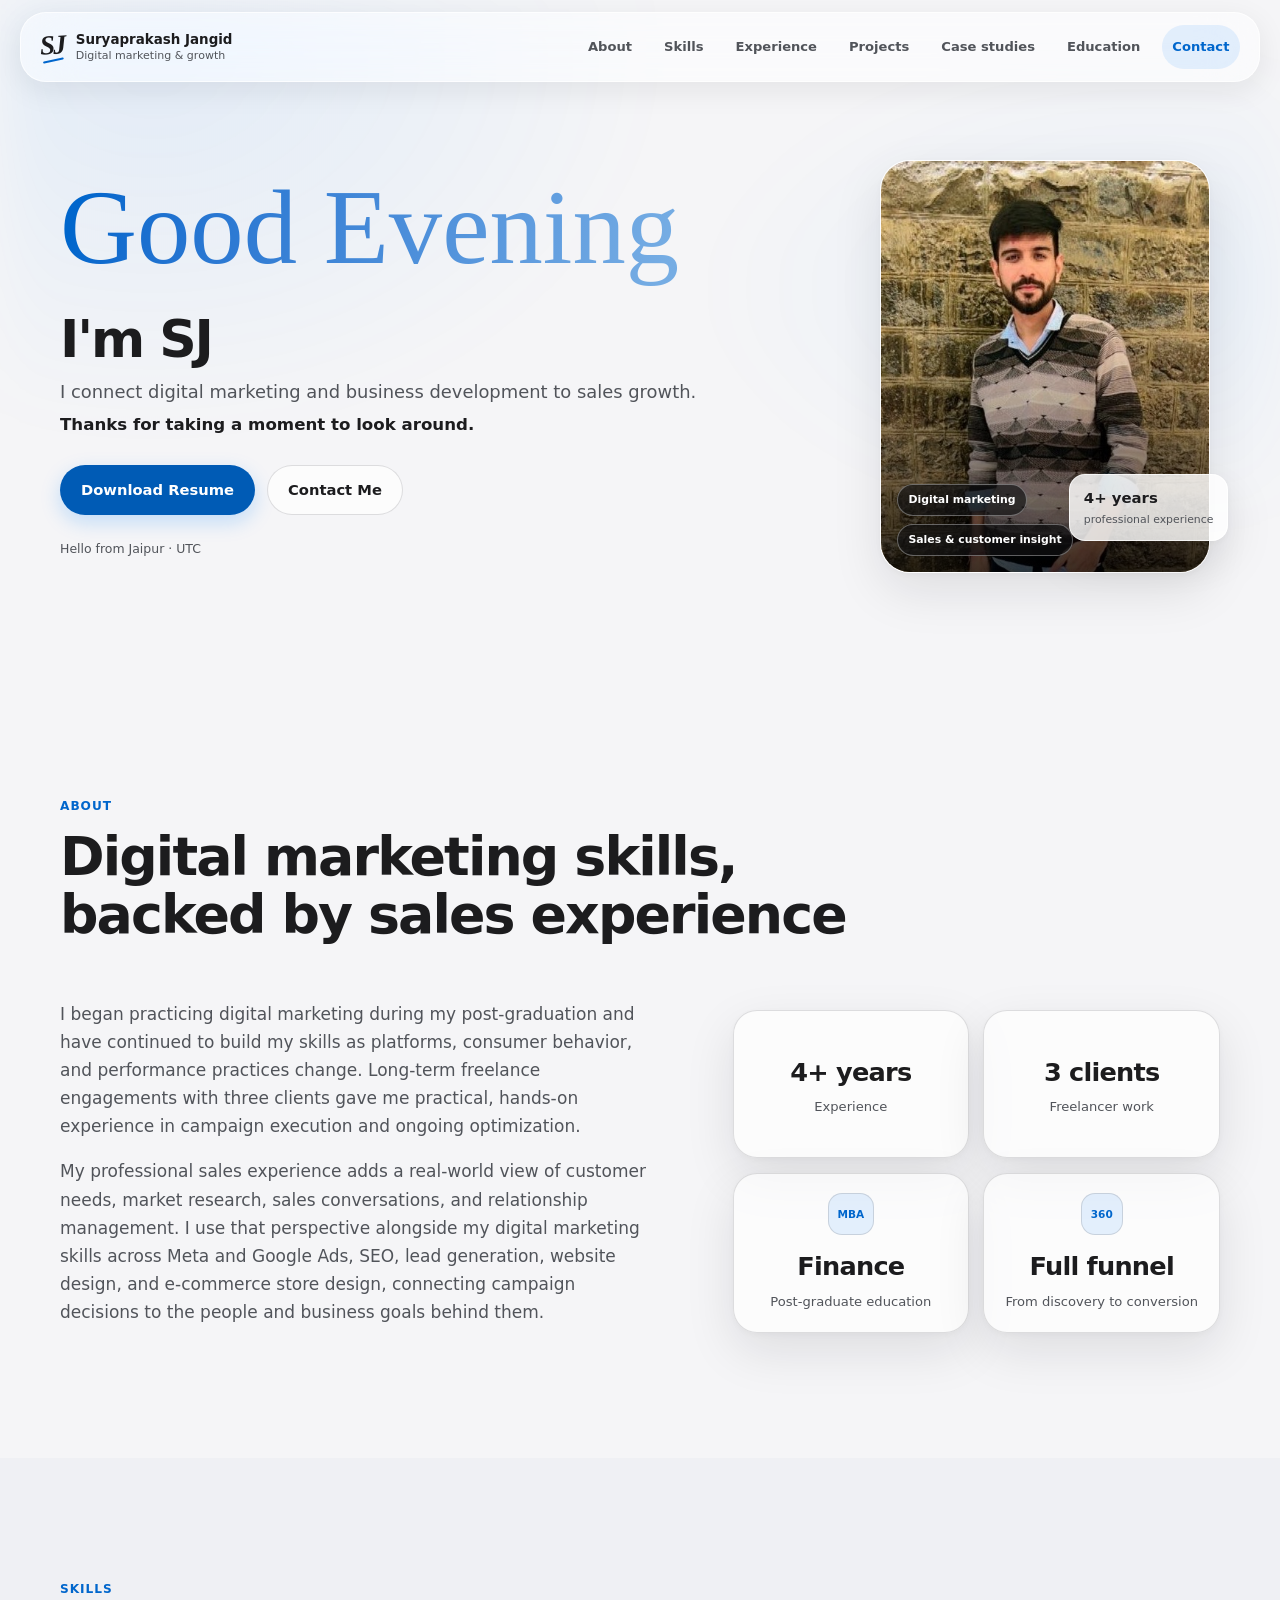
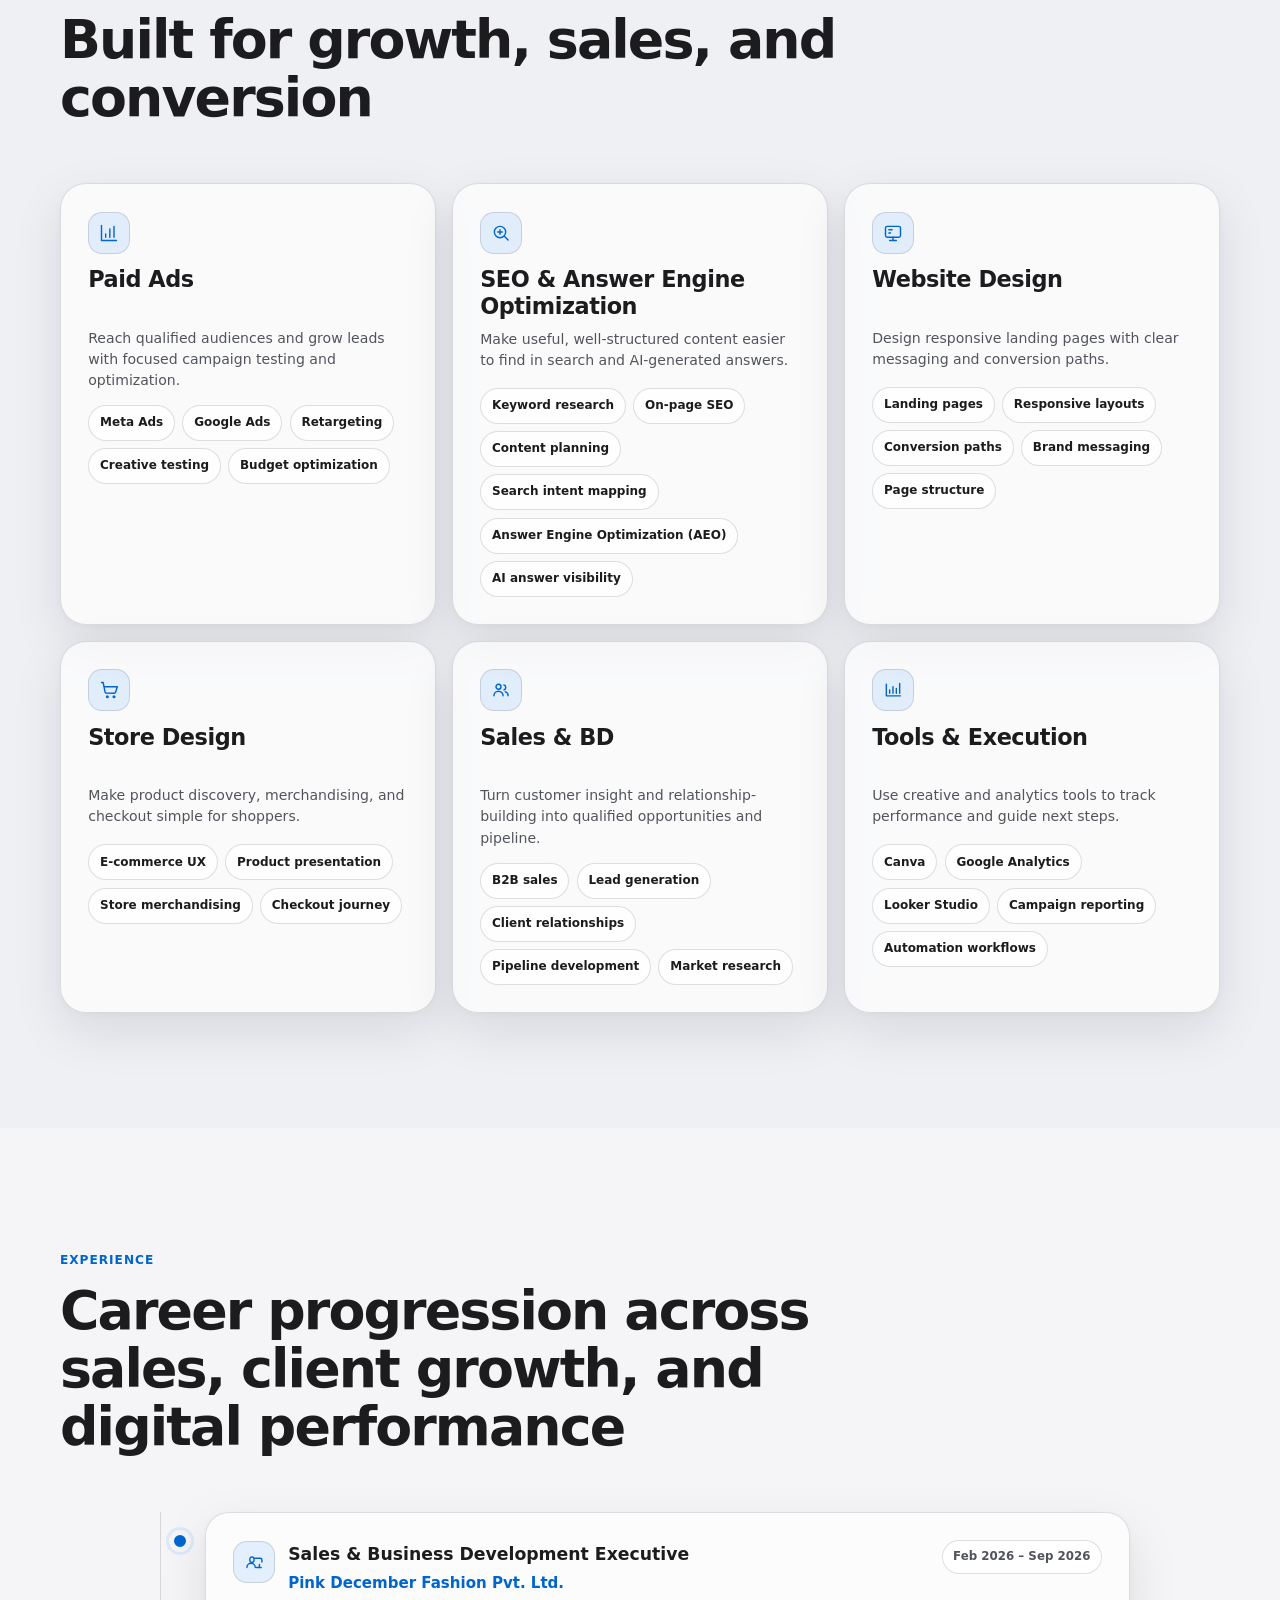
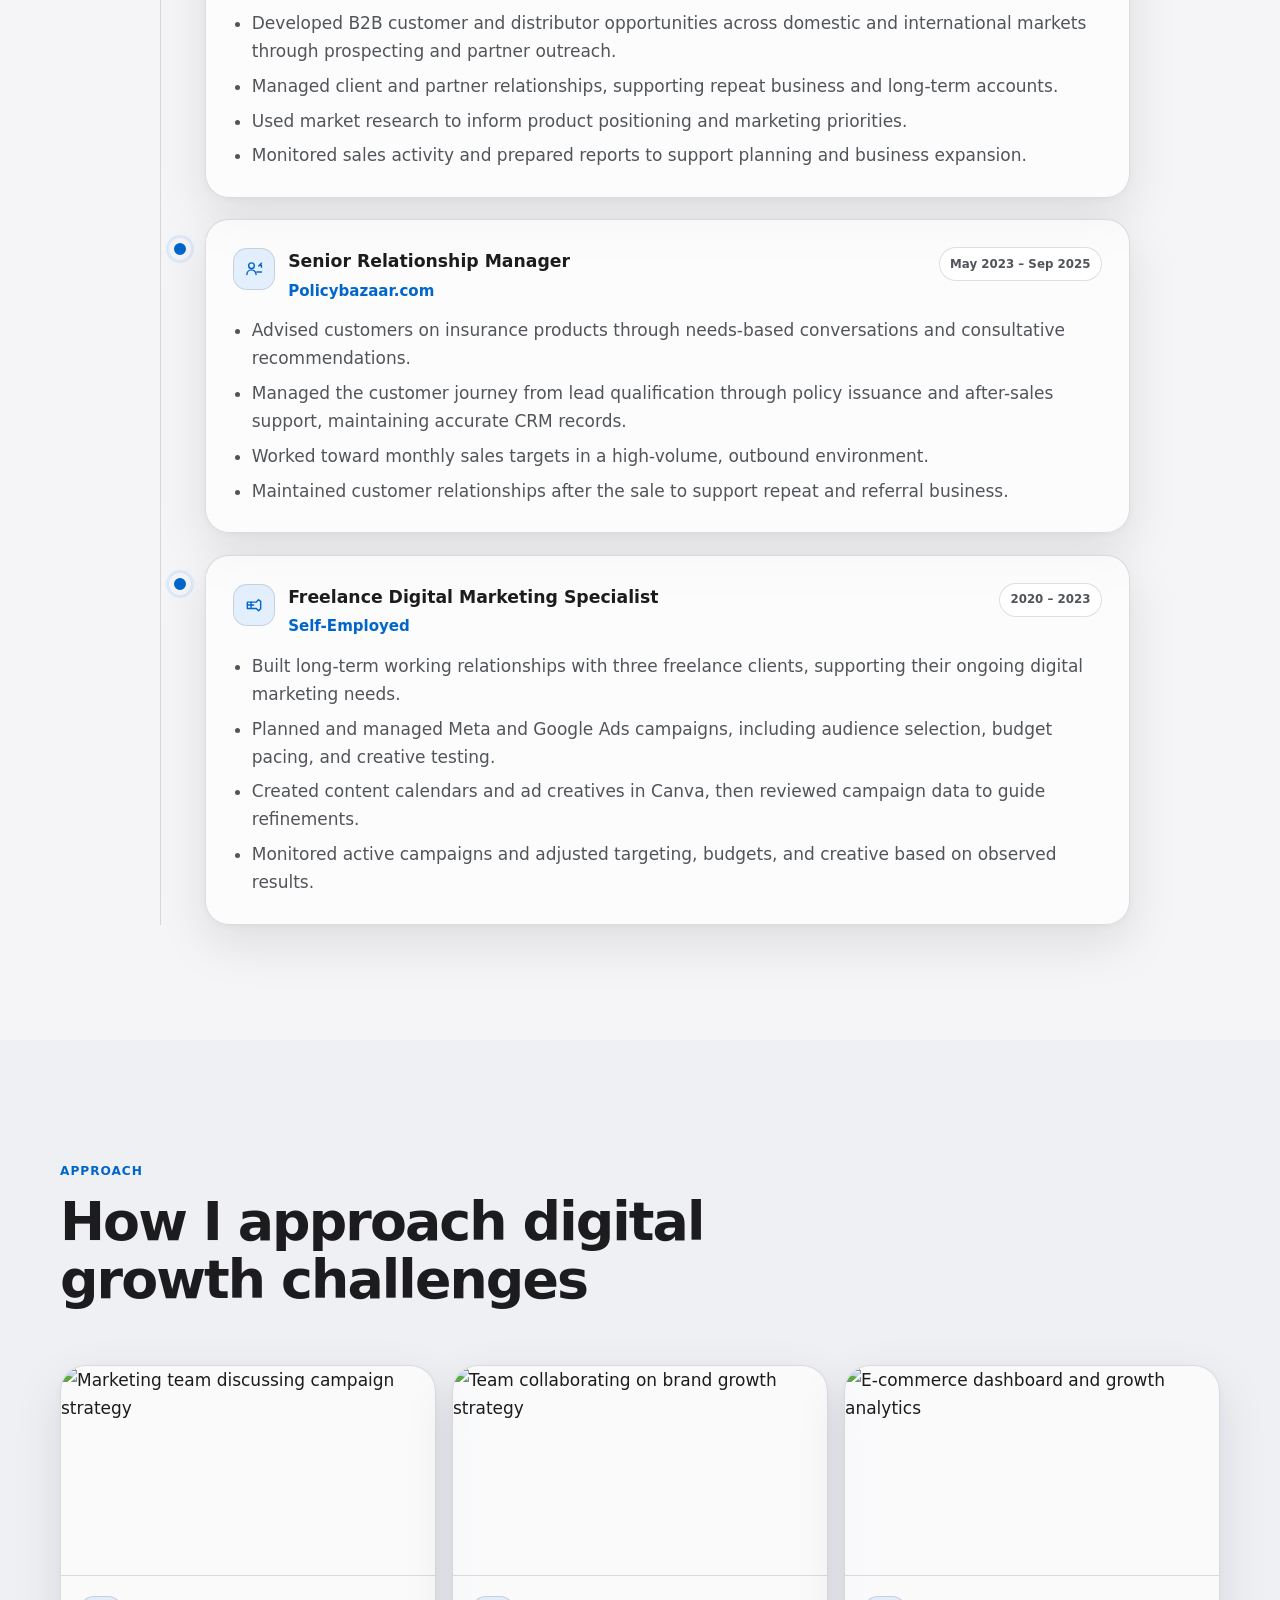
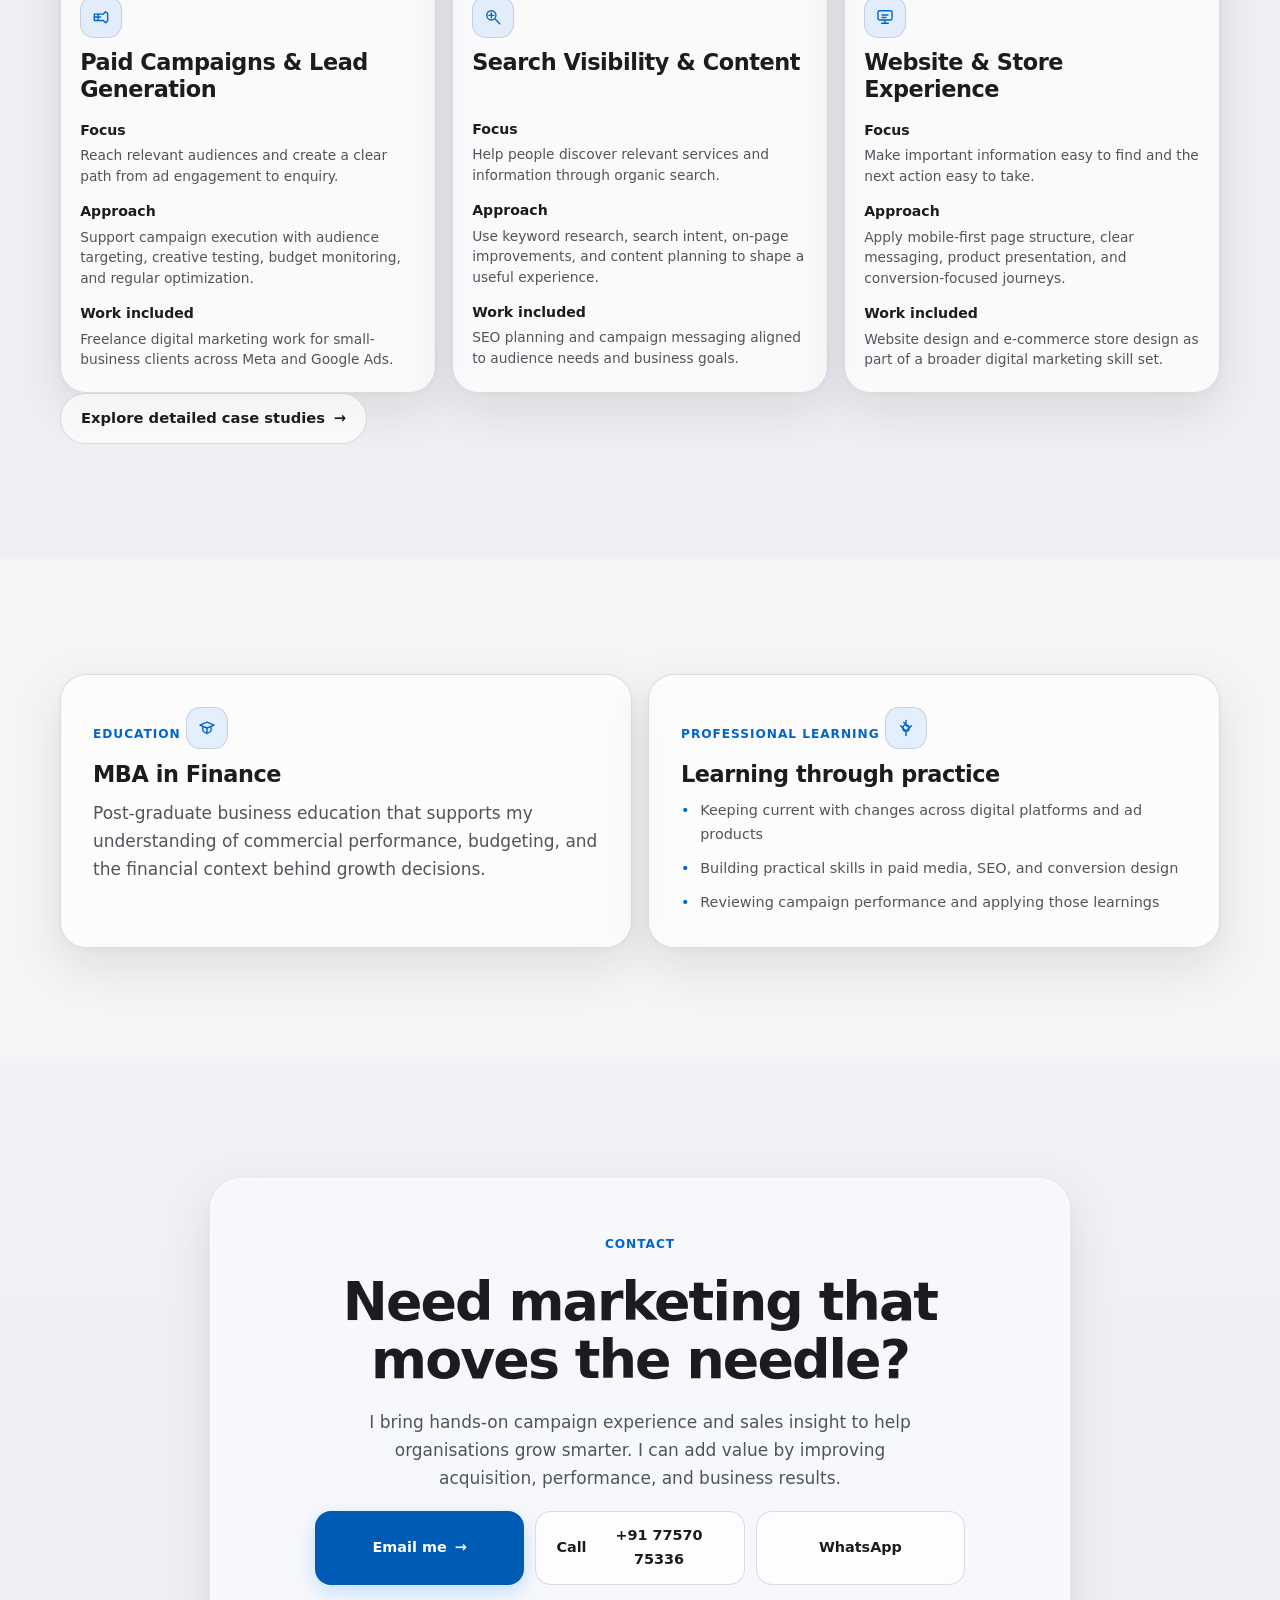
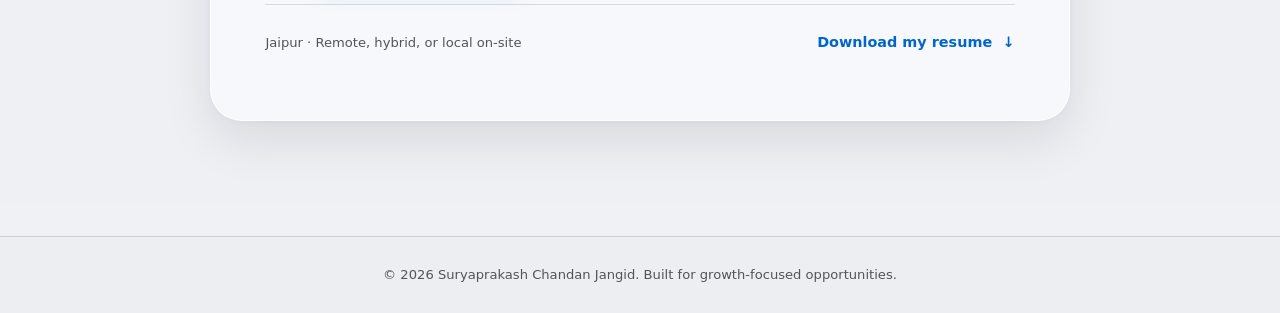
==== commit f6fb5bfd: "Add files via upload" ====
--- a/index.html
+++ b/index.html
@@ -81,6 +81,7 @@
           <a href="#skills">Skills</a>
           <a href="#experience">Experience</a>
           <a href="#projects">Projects</a>
+          <a href="case-studies.html">Case studies</a>
           <a href="#education">Education</a>
           <a href="#contact">Contact</a>
         </nav>
@@ -99,7 +100,7 @@
             <p class="hero-supporting lead hero-flow" id="hero-supporting">Welcome. Take a look around.</p>
 
             <div class="cta-group hero-actions hero-flow">
-              <a class="btn btn-primary" href="assets/Suryaprakash-Chandan-Jangid-Resume.rtf" download>
+              <a class="btn btn-primary" href="assets/Suryaprakash-Chandan-Jangid-Resume.pdf" download>
                 Download Resume
               </a>
               <a class="btn btn-secondary" href="#contact">Contact Me</a>
@@ -486,6 +487,11 @@
               </div>
             </article>
           </div>
+          <div class="case-studies-link reveal">
+            <a class="btn btn-secondary" href="case-studies.html">
+              Explore detailed case studies <span aria-hidden="true">→</span>
+            </a>
+          </div>
         </div>
       </section>
 
@@ -543,7 +549,7 @@
             </div>
             <div class="contact-panel-footer">
               <p>Jaipur · Remote, hybrid, or local on-site</p>
-              <a class="contact-resume" href="assets/Suryaprakash-Chandan-Jangid-Resume.rtf" download>
+              <a class="contact-resume" href="assets/Suryaprakash-Chandan-Jangid-Resume.pdf" download>
                 <span>Download my resume</span><span aria-hidden="true">↓</span>
               </a>
             </div>
